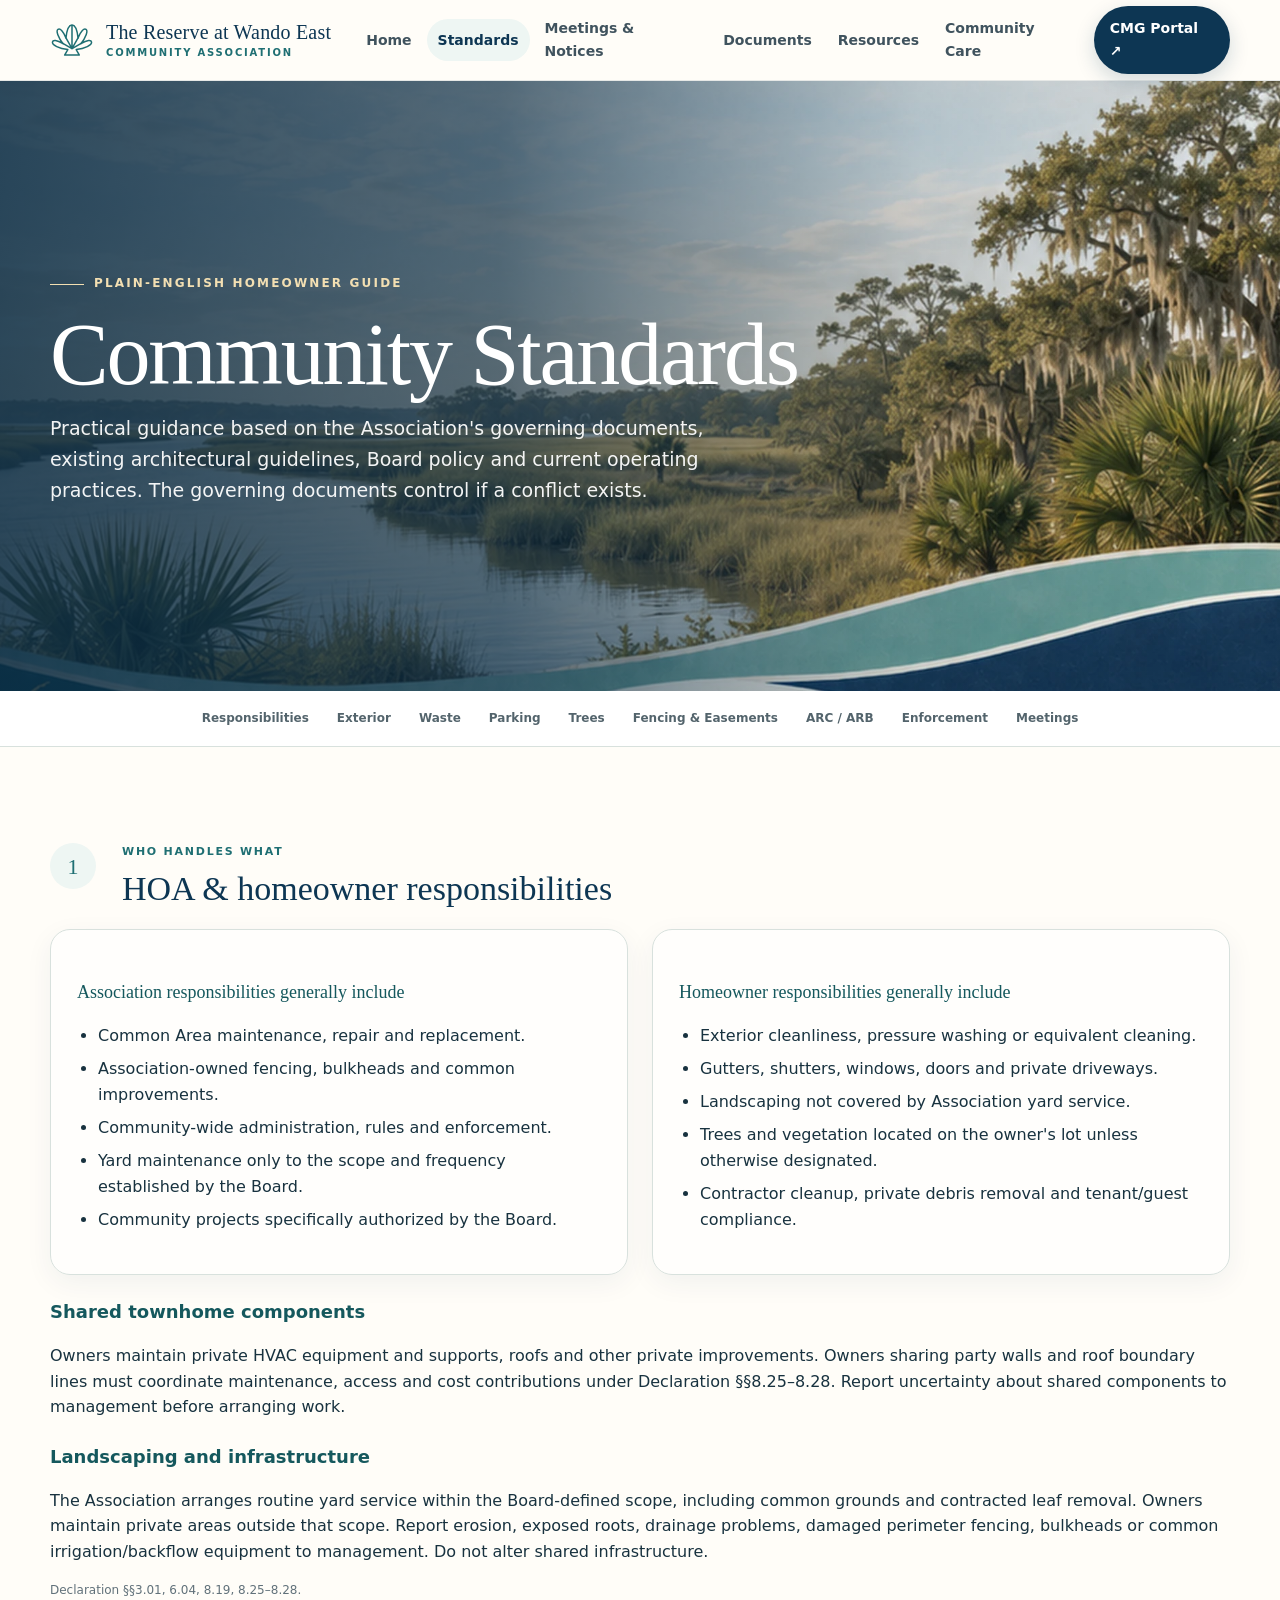
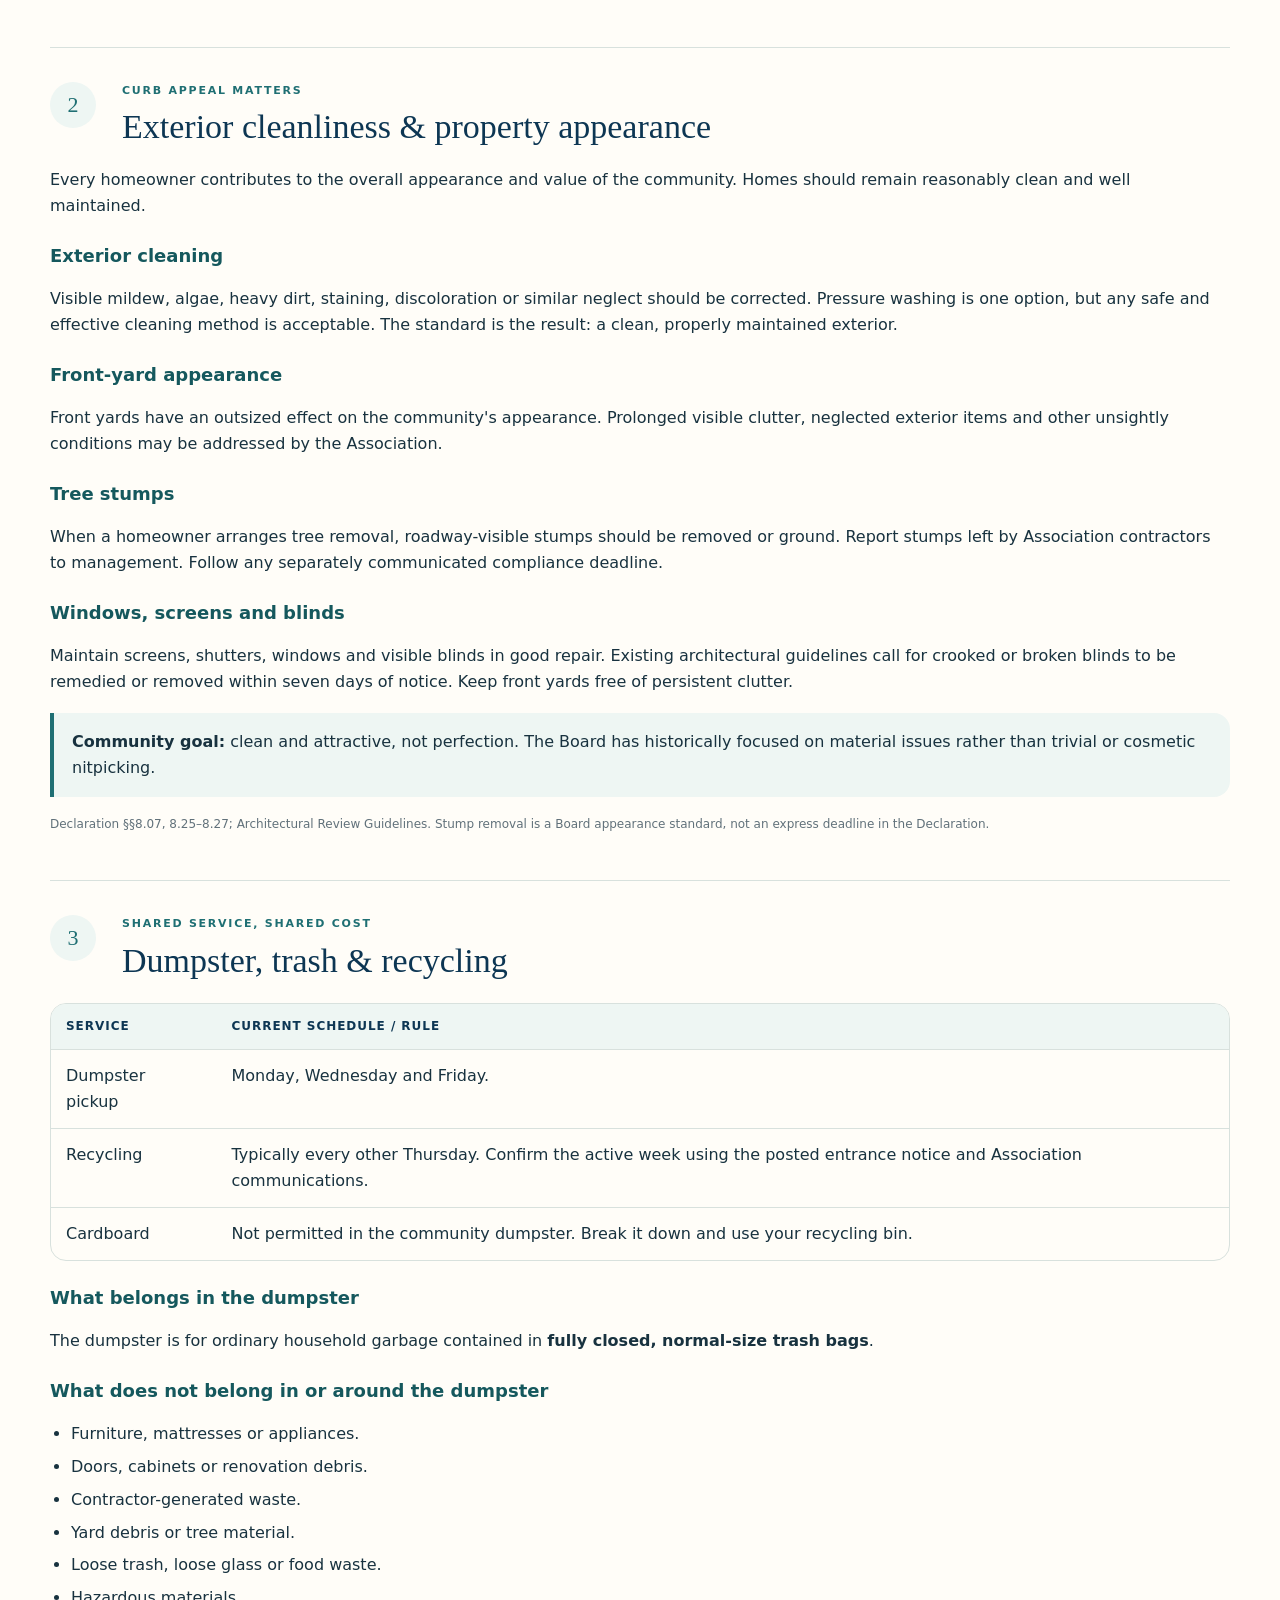
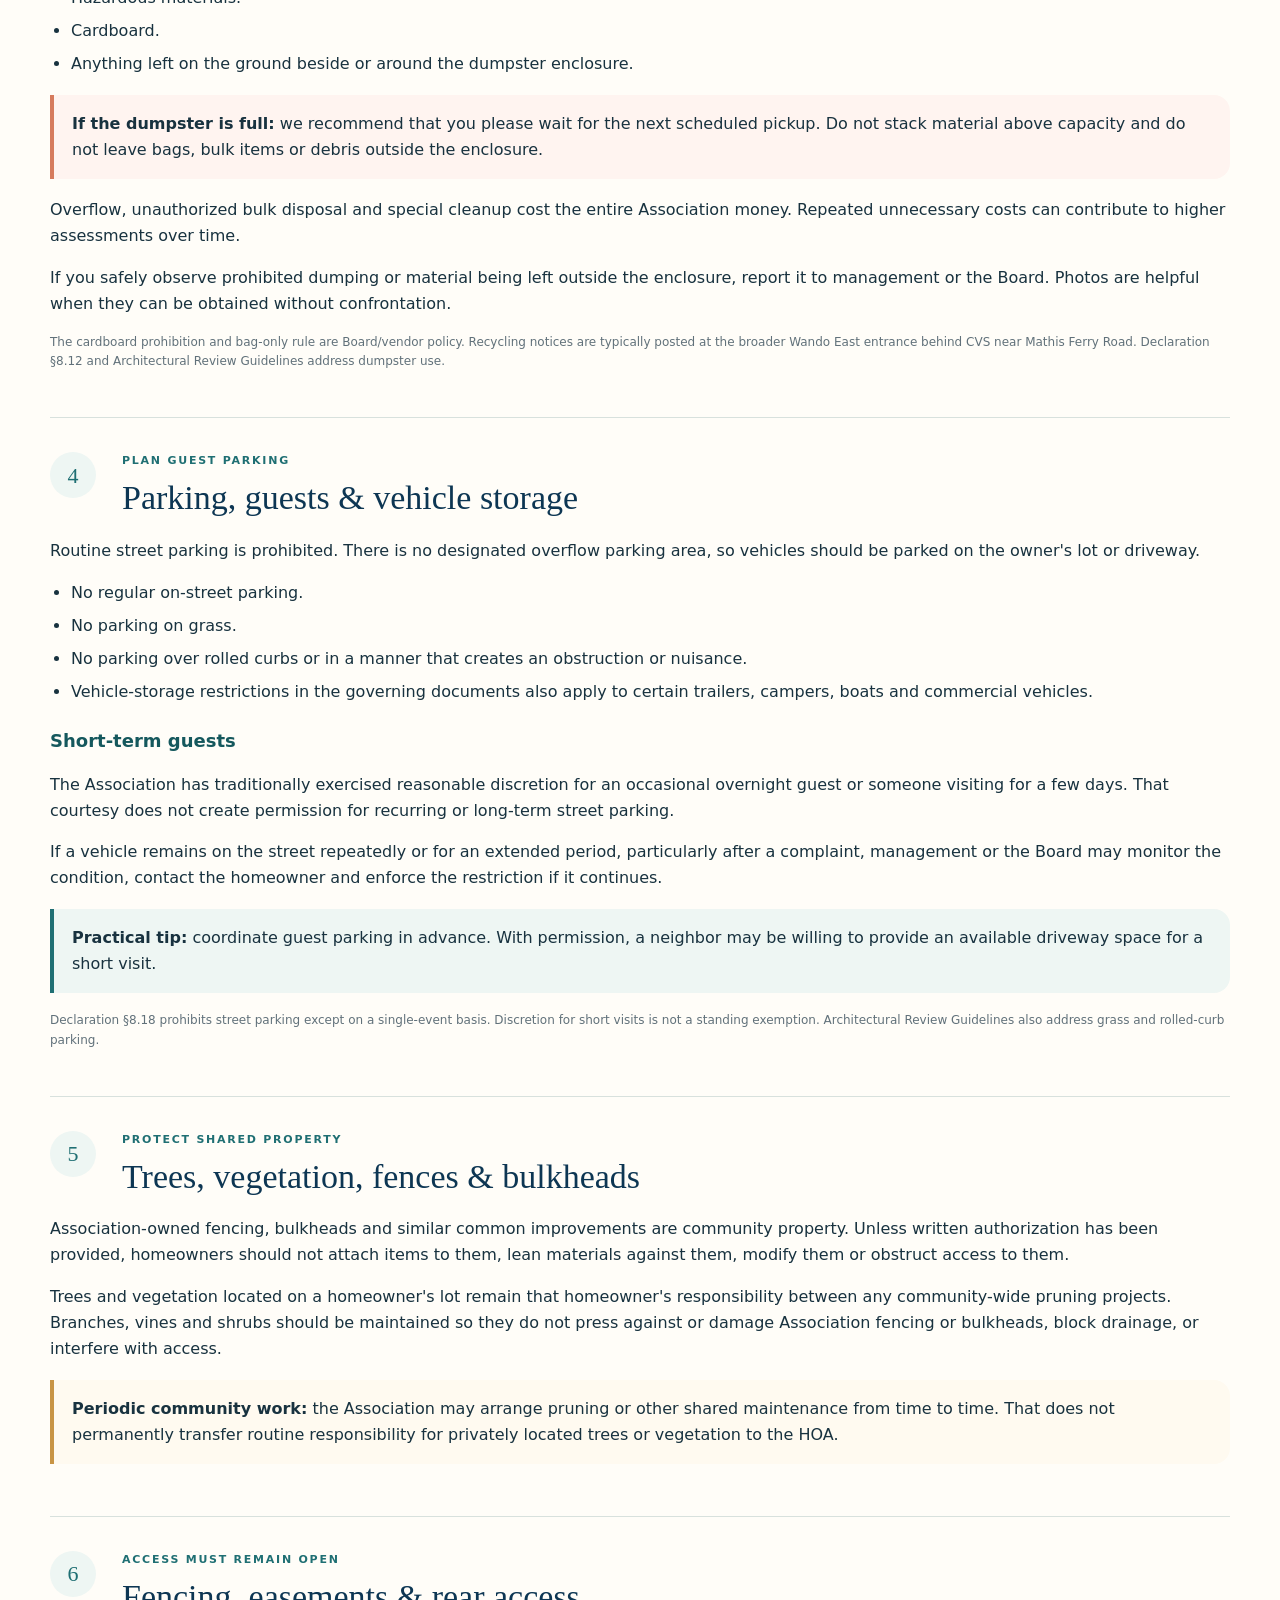
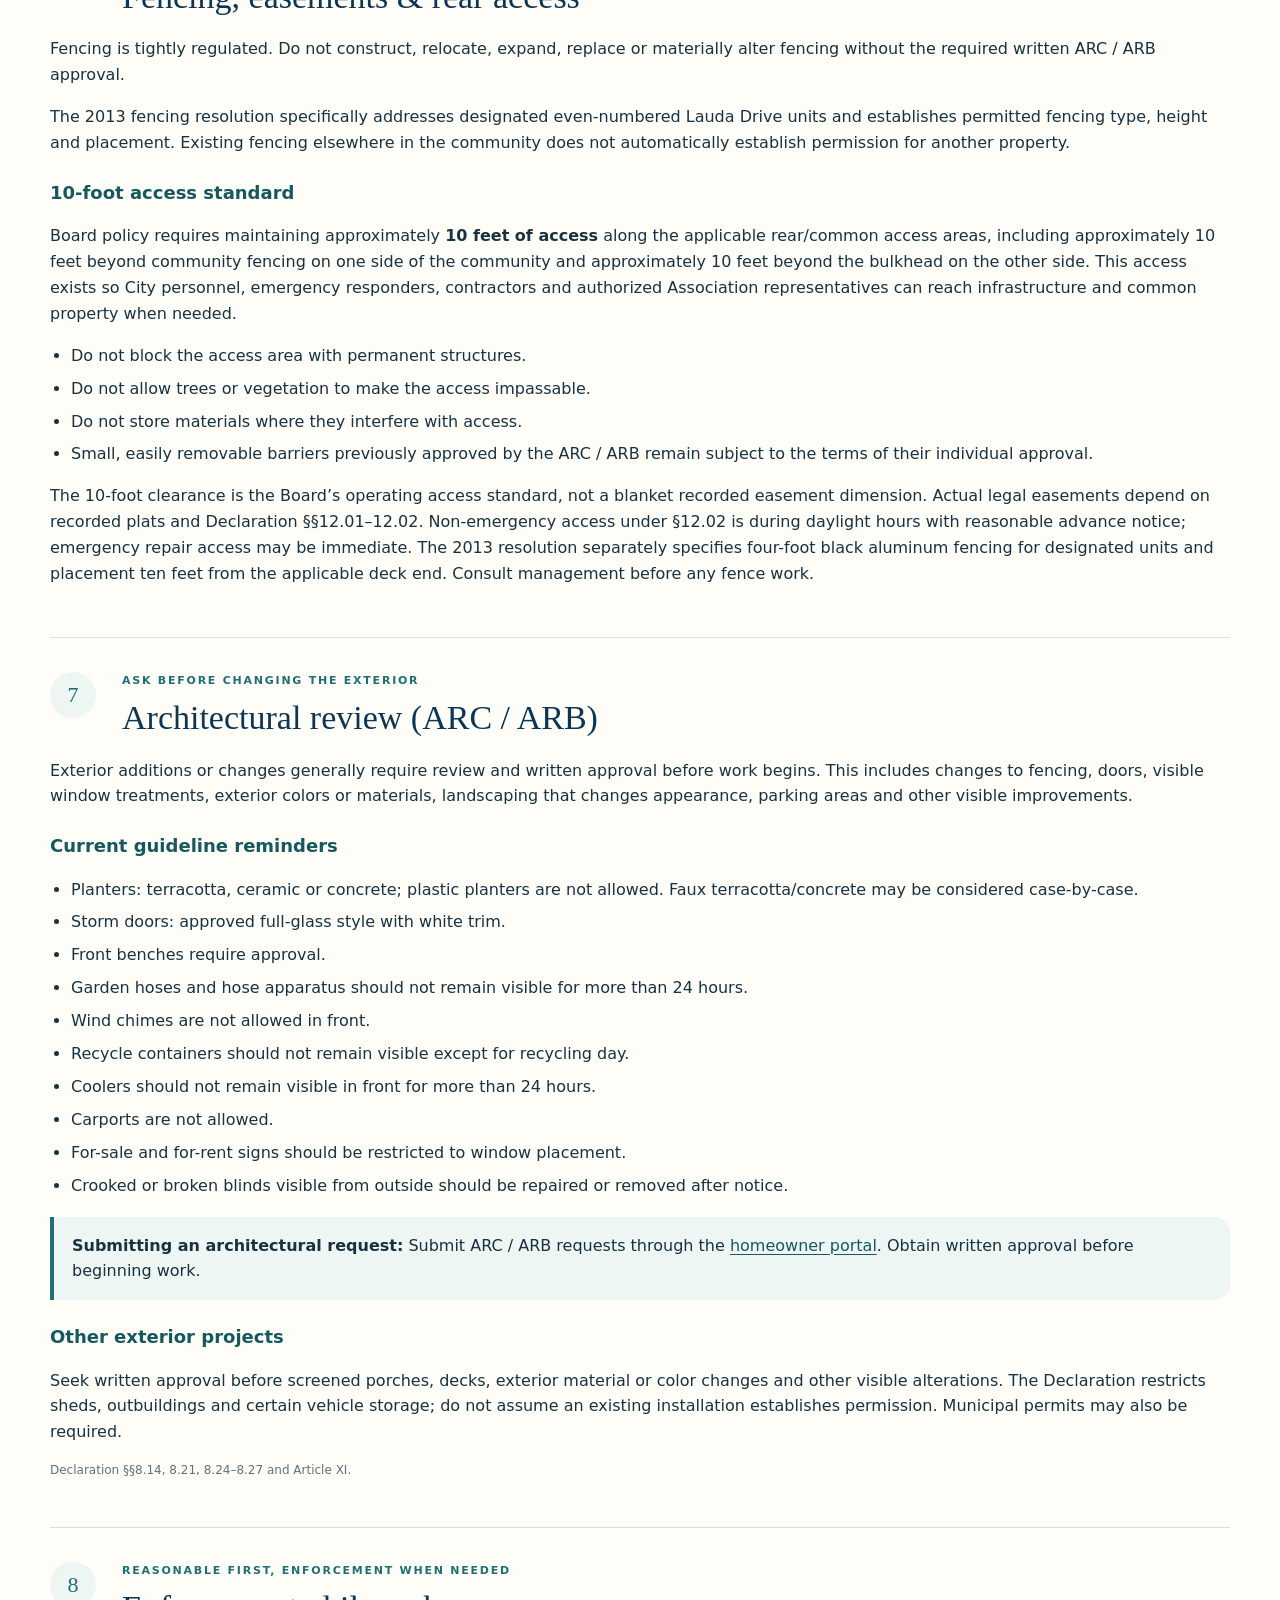
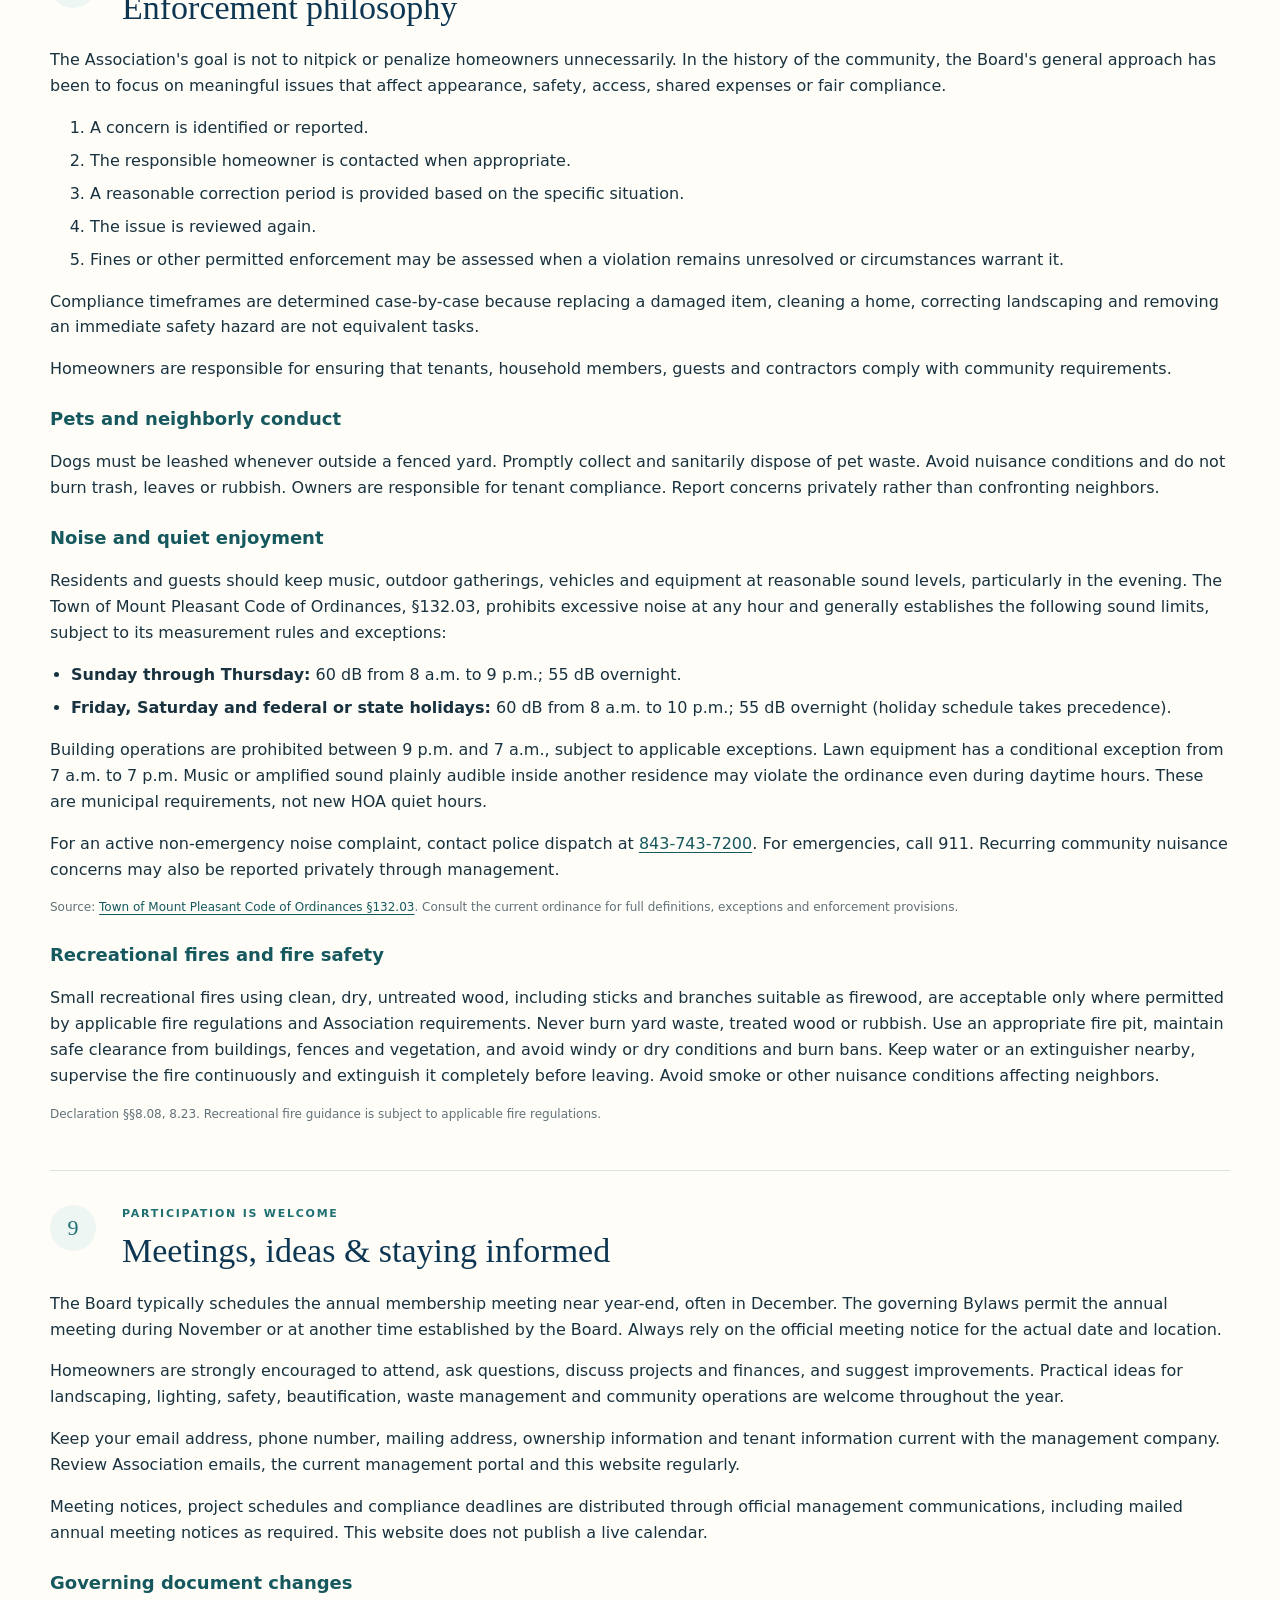
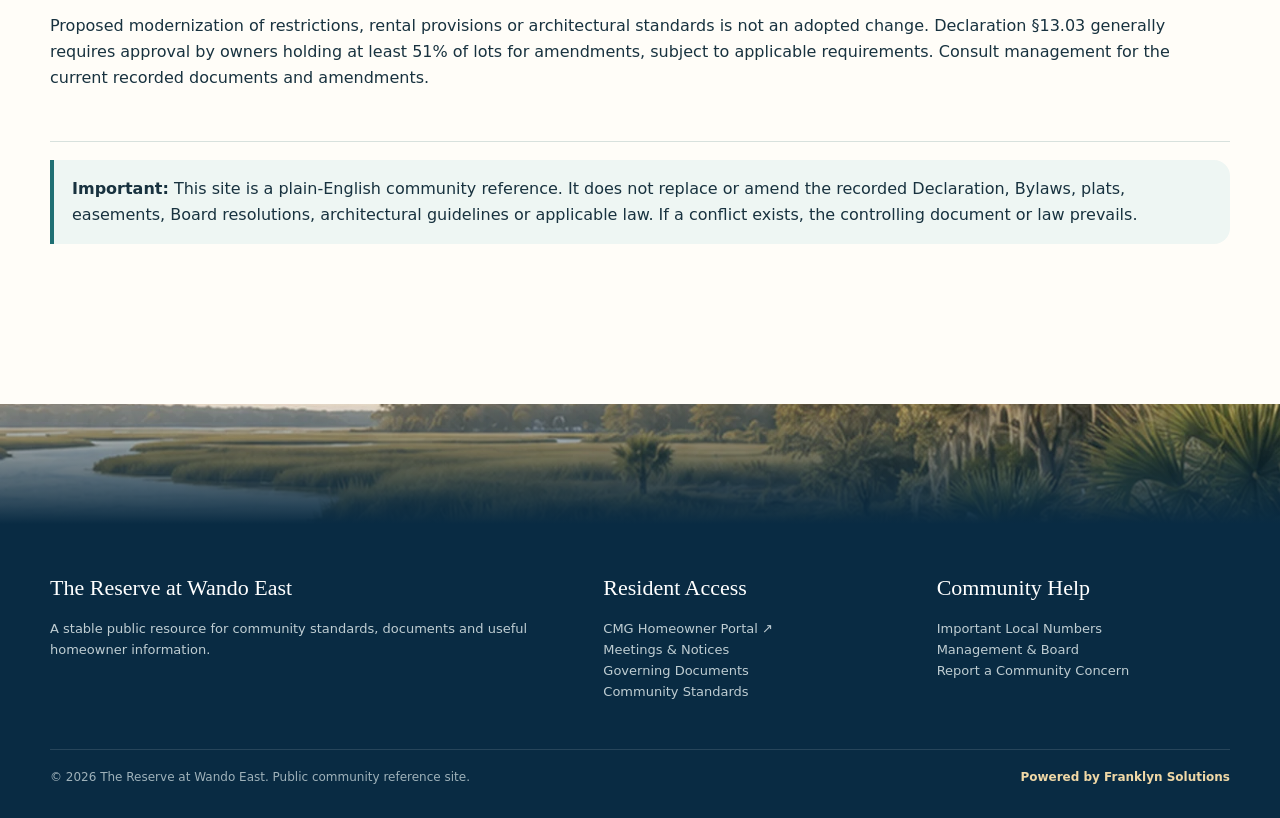
==== standards.html @ 2ae592e1 "Add files via upload" ====
<!DOCTYPE html>

<html lang="en"><head>
<meta charset="utf-8"/><meta content="width=device-width,initial-scale=1" name="viewport"/>
<meta content="Community standards for The Reserve at Wando East." name="description"/>
<title>Community Standards | The Reserve at Wando East</title>
<link href="assets/images/shell.svg" rel="icon"/><link href="assets/css/style.css" rel="stylesheet"/>
</head><body data-page="standards">
<a class="skip" href="#main">Skip to content</a><header id="siteHeader"></header>
<main id="main">
<section class="page-hero"><div class="container">
<span class="kicker">Plain-English homeowner guide</span>
<h1>Community Standards</h1>
<p>Practical guidance based on the Association's governing documents, existing architectural guidelines, Board policy and current operating practices. The governing documents control if a conflict exists.</p>
</div></section>
<nav aria-label="Standards sections" class="subnav"><div class="container">
<a href="#responsibilities">Responsibilities</a><a href="#appearance">Exterior</a><a href="#waste">Waste</a><a href="#parking">Parking</a><a href="#trees">Trees</a><a href="#fencing">Fencing &amp; Easements</a><a href="#arc">ARC / ARB</a><a href="#enforcement">Enforcement</a><a href="#meetings">Meetings</a>
</div></nav>
<section class="section compact"><div class="container">
<section class="standard-section" id="responsibilities">
<div class="standard-heading"><div class="num">1</div><div><span class="eyebrow">Who handles what</span><h2>HOA &amp; homeowner responsibilities</h2></div></div>
<div class="grid-2">
<div class="card soft"><h3>Association responsibilities generally include</h3><ul>
<li>Common Area maintenance, repair and replacement.</li>
<li>Association-owned fencing, bulkheads and common improvements.</li>
<li>Community-wide administration, rules and enforcement.</li>
<li>Yard maintenance only to the scope and frequency established by the Board.</li>
<li>Community projects specifically authorized by the Board.</li>
</ul></div>
<div class="card soft"><h3>Homeowner responsibilities generally include</h3><ul>
<li>Exterior cleanliness, pressure washing or equivalent cleaning.</li>
<li>Gutters, shutters, windows, doors and private driveways.</li>
<li>Landscaping not covered by Association yard service.</li>
<li>Trees and vegetation located on the owner's lot unless otherwise designated.</li>
<li>Contractor cleanup, private debris removal and tenant/guest compliance.</li>
</ul></div>
</div>
<h3>Shared townhome components</h3><p>Owners maintain private HVAC equipment and supports, roofs and other private improvements. Owners sharing party walls and roof boundary lines must coordinate maintenance, access and cost contributions under Declaration §§8.25–8.28. Report uncertainty about shared components to management before arranging work.</p><h3>Landscaping and infrastructure</h3><p>The Association arranges routine yard service within the Board-defined scope, including common grounds and contracted leaf removal. Owners maintain private areas outside that scope. Report erosion, exposed roots, drainage problems, damaged perimeter fencing, bulkheads or common irrigation/backflow equipment to management. Do not alter shared infrastructure.</p><p class="note">Declaration §§3.01, 6.04, 8.19, 8.25–8.28.</p></section>
<section class="standard-section" id="appearance">
<div class="standard-heading"><div class="num">2</div><div><span class="eyebrow">Curb appeal matters</span><h2>Exterior cleanliness &amp; property appearance</h2></div></div>
<p>Every homeowner contributes to the overall appearance and value of the community. Homes should remain reasonably clean and well maintained.</p>
<h3>Exterior cleaning</h3>
<p>Visible mildew, algae, heavy dirt, staining, discoloration or similar neglect should be corrected. Pressure washing is one option, but any safe and effective cleaning method is acceptable. The standard is the result: a clean, properly maintained exterior.</p>
<h3>Front-yard appearance</h3>
<p>Front yards have an outsized effect on the community's appearance. Prolonged visible clutter, neglected exterior items and other unsightly conditions may be addressed by the Association.</p>
<h3>Tree stumps</h3>
<p>When a homeowner arranges tree removal, roadway-visible stumps should be removed or ground. Report stumps left by Association contractors to management. Follow any separately communicated compliance deadline.</p>
<h3>Windows, screens and blinds</h3><p>Maintain screens, shutters, windows and visible blinds in good repair. Existing architectural guidelines call for crooked or broken blinds to be remedied or removed within seven days of notice. Keep front yards free of persistent clutter.</p><div class="callout teal"><strong>Community goal:</strong> clean and attractive, not perfection. The Board has historically focused on material issues rather than trivial or cosmetic nitpicking.</div>
<p class="note">Declaration §§8.07, 8.25–8.27; Architectural Review Guidelines. Stump removal is a Board appearance standard, not an express deadline in the Declaration.</p></section>
<section class="standard-section" id="waste">
<div class="standard-heading"><div class="num">3</div><div><span class="eyebrow">Shared service, shared cost</span><h2>Dumpster, trash &amp; recycling</h2></div></div>
<table class="rule-table">
<thead><tr><th>Service</th><th>Current schedule / rule</th></tr></thead>
<tbody>
<tr><td>Dumpster pickup</td><td>Monday, Wednesday and Friday.</td></tr>
<tr><td>Recycling</td><td>Typically every other Thursday. Confirm the active week using the posted entrance notice and Association communications.</td></tr>
<tr><td>Cardboard</td><td>Not permitted in the community dumpster. Break it down and use your recycling bin.</td></tr>
</tbody></table>
<h3>What belongs in the dumpster</h3>
<p>The dumpster is for ordinary household garbage contained in <strong>fully closed, normal-size trash bags</strong>.</p>
<h3>What does not belong in or around the dumpster</h3>
<ul><li>Furniture, mattresses or appliances.</li><li>Doors, cabinets or renovation debris.</li><li>Contractor-generated waste.</li><li>Yard debris or tree material.</li><li>Loose trash, loose glass or food waste.</li><li>Hazardous materials.</li><li>Cardboard.</li><li>Anything left on the ground beside or around the dumpster enclosure.</li></ul>
<div class="callout danger"><strong>If the dumpster is full:</strong> we recommend that you please wait for the next scheduled pickup. Do not stack material above capacity and do not leave bags, bulk items or debris outside the enclosure.</div>
<p>Overflow, unauthorized bulk disposal and special cleanup cost the entire Association money. Repeated unnecessary costs can contribute to higher assessments over time.</p>
<p>If you safely observe prohibited dumping or material being left outside the enclosure, report it to management or the Board. Photos are helpful when they can be obtained without confrontation.</p>
<p class="note">The cardboard prohibition and bag-only rule are Board/vendor policy. Recycling notices are typically posted at the broader Wando East entrance behind CVS near Mathis Ferry Road. Declaration §8.12 and Architectural Review Guidelines address dumpster use.</p></section>
<section class="standard-section" id="parking">
<div class="standard-heading"><div class="num">4</div><div><span class="eyebrow">Plan guest parking</span><h2>Parking, guests &amp; vehicle storage</h2></div></div>
<p>Routine street parking is prohibited. There is no designated overflow parking area, so vehicles should be parked on the owner's lot or driveway.</p>
<ul><li>No regular on-street parking.</li><li>No parking on grass.</li><li>No parking over rolled curbs or in a manner that creates an obstruction or nuisance.</li><li>Vehicle-storage restrictions in the governing documents also apply to certain trailers, campers, boats and commercial vehicles.</li></ul>
<h3>Short-term guests</h3>
<p>The Association has traditionally exercised reasonable discretion for an occasional overnight guest or someone visiting for a few days. That courtesy does not create permission for recurring or long-term street parking.</p>
<p>If a vehicle remains on the street repeatedly or for an extended period, particularly after a complaint, management or the Board may monitor the condition, contact the homeowner and enforce the restriction if it continues.</p>
<div class="callout teal"><strong>Practical tip:</strong> coordinate guest parking in advance. With permission, a neighbor may be willing to provide an available driveway space for a short visit.</div>
<p class="note">Declaration §8.18 prohibits street parking except on a single-event basis. Discretion for short visits is not a standing exemption. Architectural Review Guidelines also address grass and rolled-curb parking.</p></section>
<section class="standard-section" id="trees">
<div class="standard-heading"><div class="num">5</div><div><span class="eyebrow">Protect shared property</span><h2>Trees, vegetation, fences &amp; bulkheads</h2></div></div>
<p>Association-owned fencing, bulkheads and similar common improvements are community property. Unless written authorization has been provided, homeowners should not attach items to them, lean materials against them, modify them or obstruct access to them.</p>
<p>Trees and vegetation located on a homeowner's lot remain that homeowner's responsibility between any community-wide pruning projects. Branches, vines and shrubs should be maintained so they do not press against or damage Association fencing or bulkheads, block drainage, or interfere with access.</p>
<div class="callout"><strong>Periodic community work:</strong> the Association may arrange pruning or other shared maintenance from time to time. That does not permanently transfer routine responsibility for privately located trees or vegetation to the HOA.</div>
</section>
<section class="standard-section" id="fencing">
<div class="standard-heading"><div class="num">6</div><div><span class="eyebrow">Access must remain open</span><h2>Fencing, easements &amp; rear access</h2></div></div>
<p>Fencing is tightly regulated. Do not construct, relocate, expand, replace or materially alter fencing without the required written ARC / ARB approval.</p>
<p>The 2013 fencing resolution specifically addresses designated even-numbered Lauda Drive units and establishes permitted fencing type, height and placement. Existing fencing elsewhere in the community does not automatically establish permission for another property.</p>
<h3>10-foot access standard</h3>
<p>Board policy requires maintaining approximately <strong>10 feet of access</strong> along the applicable rear/common access areas, including approximately 10 feet beyond community fencing on one side of the community and approximately 10 feet beyond the bulkhead on the other side. This access exists so City personnel, emergency responders, contractors and authorized Association representatives can reach infrastructure and common property when needed.</p>
<ul><li>Do not block the access area with permanent structures.</li><li>Do not allow trees or vegetation to make the access impassable.</li><li>Do not store materials where they interfere with access.</li><li>Small, easily removable barriers previously approved by the ARC / ARB remain subject to the terms of their individual approval.</li></ul>
<p>The 10-foot clearance is the Board’s operating access standard, not a blanket recorded easement dimension. Actual legal easements depend on recorded plats and Declaration §§12.01–12.02. Non-emergency access under §12.02 is during daylight hours with reasonable advance notice; emergency repair access may be immediate. The 2013 resolution separately specifies four-foot black aluminum fencing for designated units and placement ten feet from the applicable deck end. Consult management before any fence work.</p></section>
<section class="standard-section" id="arc">
<div class="standard-heading"><div class="num">7</div><div><span class="eyebrow">Ask before changing the exterior</span><h2>Architectural review (ARC / ARB)</h2></div></div>
<p>Exterior additions or changes generally require review and written approval before work begins. This includes changes to fencing, doors, visible window treatments, exterior colors or materials, landscaping that changes appearance, parking areas and other visible improvements.</p>
<h3>Current guideline reminders</h3>
<ul>
<li>Planters: terracotta, ceramic or concrete; plastic planters are not allowed. Faux terracotta/concrete may be considered case-by-case.</li>
<li>Storm doors: approved full-glass style with white trim.</li>
<li>Front benches require approval.</li>
<li>Garden hoses and hose apparatus should not remain visible for more than 24 hours.</li>
<li>Wind chimes are not allowed in front.</li>
<li>Recycle containers should not remain visible except for recycling day.</li>
<li>Coolers should not remain visible in front for more than 24 hours.</li>
<li>Carports are not allowed.</li>
<li>For-sale and for-rent signs should be restricted to window placement.</li>
<li>Crooked or broken blinds visible from outside should be repaired or removed after notice.</li>
</ul>
<div class="callout teal"><strong>Submitting an architectural request:</strong> Submit ARC / ARB requests through the <a href="https://www.cedarmanagementgroup.com/my-portal/" target="_blank" rel="noopener noreferrer">homeowner portal</a>. Obtain written approval before beginning work.</div>
<h3>Other exterior projects</h3><p>Seek written approval before screened porches, decks, exterior material or color changes and other visible alterations. The Declaration restricts sheds, outbuildings and certain vehicle storage; do not assume an existing installation establishes permission. Municipal permits may also be required.</p><p class="note">Declaration §§8.14, 8.21, 8.24–8.27 and Article XI.</p></section>
<section class="standard-section" id="enforcement">
<div class="standard-heading"><div class="num">8</div><div><span class="eyebrow">Reasonable first, enforcement when needed</span><h2>Enforcement philosophy</h2></div></div>
<p>The Association's goal is not to nitpick or penalize homeowners unnecessarily. In the history of the community, the Board's general approach has been to focus on meaningful issues that affect appearance, safety, access, shared expenses or fair compliance.</p>
<ol><li>A concern is identified or reported.</li><li>The responsible homeowner is contacted when appropriate.</li><li>A reasonable correction period is provided based on the specific situation.</li><li>The issue is reviewed again.</li><li>Fines or other permitted enforcement may be assessed when a violation remains unresolved or circumstances warrant it.</li></ol>
<p>Compliance timeframes are determined case-by-case because replacing a damaged item, cleaning a home, correcting landscaping and removing an immediate safety hazard are not equivalent tasks.</p>
<p>Homeowners are responsible for ensuring that tenants, household members, guests and contractors comply with community requirements.</p>
<h3>Pets and neighborly conduct</h3><p>Dogs must be leashed whenever outside a fenced yard. Promptly collect and sanitarily dispose of pet waste. Avoid nuisance conditions and do not burn trash, leaves or rubbish. Owners are responsible for tenant compliance. Report concerns privately rather than confronting neighbors.</p><h3>Noise and quiet enjoyment</h3><p>Residents and guests should keep music, outdoor gatherings, vehicles and equipment at reasonable sound levels, particularly in the evening. The Town of Mount Pleasant Code of Ordinances, §132.03, prohibits excessive noise at any hour and generally establishes the following sound limits, subject to its measurement rules and exceptions:</p><ul><li><strong>Sunday through Thursday:</strong> 60 dB from 8 a.m. to 9 p.m.; 55 dB overnight.</li><li><strong>Friday, Saturday and federal or state holidays:</strong> 60 dB from 8 a.m. to 10 p.m.; 55 dB overnight (holiday schedule takes precedence).</li></ul><p>Building operations are prohibited between 9 p.m. and 7 a.m., subject to applicable exceptions. Lawn equipment has a conditional exception from 7 a.m. to 7 p.m. Music or amplified sound plainly audible inside another residence may violate the ordinance even during daytime hours. These are municipal requirements, not new HOA quiet hours.</p><p>For an active non-emergency noise complaint, contact police dispatch at <a href="tel:+18437437200">843-743-7200</a>. For emergencies, call 911. Recurring community nuisance concerns may also be reported privately through management.</p><p class="note">Source: <a href="https://codelibrary.amlegal.com/codes/mtpleasantsc/latest/mpleasant_sc/0-0-0-116824" target="_blank" rel="noopener">Town of Mount Pleasant Code of Ordinances §132.03</a>. Consult the current ordinance for full definitions, exceptions and enforcement provisions.</p><h3>Recreational fires and fire safety</h3><p>Small recreational fires using clean, dry, untreated wood, including sticks and branches suitable as firewood, are acceptable only where permitted by applicable fire regulations and Association requirements. Never burn yard waste, treated wood or rubbish. Use an appropriate fire pit, maintain safe clearance from buildings, fences and vegetation, and avoid windy or dry conditions and burn bans. Keep water or an extinguisher nearby, supervise the fire continuously and extinguish it completely before leaving. Avoid smoke or other nuisance conditions affecting neighbors.</p><p class="note">Declaration §§8.08, 8.23. Recreational fire guidance is subject to applicable fire regulations.</p></section>
<section class="standard-section" id="meetings">
<div class="standard-heading"><div class="num">9</div><div><span class="eyebrow">Participation is welcome</span><h2>Meetings, ideas &amp; staying informed</h2></div></div>
<p>The Board typically schedules the annual membership meeting near year-end, often in December. The governing Bylaws permit the annual meeting during November or at another time established by the Board. Always rely on the official meeting notice for the actual date and location.</p>
<p>Homeowners are strongly encouraged to attend, ask questions, discuss projects and finances, and suggest improvements. Practical ideas for landscaping, lighting, safety, beautification, waste management and community operations are welcome throughout the year.</p>
<p>Keep your email address, phone number, mailing address, ownership information and tenant information current with the management company. Review Association emails, the current management portal and this website regularly.</p>
<p>Meeting notices, project schedules and compliance deadlines are distributed through official management communications, including mailed annual meeting notices as required. This website does not publish a live calendar.</p><h3>Governing document changes</h3><p>Proposed modernization of restrictions, rental provisions or architectural standards is not an adopted change. Declaration §13.03 generally requires approval by owners holding at least 51% of lots for amendments, subject to applicable requirements. Consult management for the current recorded documents and amendments.</p></section>
<div class="callout teal"><strong>Important:</strong> This site is a plain-English community reference. It does not replace or amend the recorded Declaration, Bylaws, plats, easements, Board resolutions, architectural guidelines or applicable law. If a conflict exists, the controlling document or law prevails.</div>
</div></section>
</main><footer id="siteFooter"></footer><script src="assets/js/site-data.js"></script><script src="assets/js/app.js"></script>
</body></html>
---- assets/css/style.css ----
:root{
  --navy:#0d3653;
  --navy-2:#092b43;
  --teal:#1f6f73;
  --teal-dark:#15585d;
  --sea:#dfeeed;
  --sea-2:#eef6f3;
  --cream:#fbf7ef;
  --paper:#fffdf8;
  --gold:#c89445;
  --coral:#d67b5d;
  --ink:#18323f;
  --muted:#61717a;
  --line:#d8e1dd;
  --shadow:0 18px 50px rgba(13,54,83,.10);
  --radius:22px;
  --max:1180px;
}
*{box-sizing:border-box}
html{scroll-behavior:smooth}
body{
  margin:0;
  color:var(--ink);
  background:var(--paper);
  font-family:Inter,ui-sans-serif,system-ui,-apple-system,BlinkMacSystemFont,"Segoe UI",sans-serif;
  line-height:1.62;
  -webkit-font-smoothing:antialiased;
}
img{max-width:100%;display:block}
a{color:var(--teal-dark);text-decoration-thickness:1px;text-underline-offset:3px}
a:hover{color:var(--navy)}
button,input,select,textarea{font:inherit}
.container{width:min(calc(100% - 40px),var(--max));margin-inline:auto}
.skip{position:absolute;left:-10000px;top:auto}
.skip:focus{left:18px;top:12px;background:white;padding:10px 14px;z-index:9999;border-radius:8px}
.site-header{
  position:sticky;top:0;z-index:100;
  background:rgba(255,253,248,.94);
  backdrop-filter:blur(16px);
  border-bottom:1px solid rgba(13,54,83,.10);
}
.nav{height:80px;display:flex;align-items:center;gap:24px}
.brand{display:flex;align-items:center;gap:12px;text-decoration:none;color:var(--navy);min-width:max-content}
.brand-mark{width:44px;height:44px;color:var(--teal);display:grid;place-items:center}
.brand-mark img{width:42px;height:42px}
.brand-copy{display:flex;flex-direction:column;line-height:1.05}
.brand-copy strong{font-family:Georgia,"Times New Roman",serif;font-size:20px;font-weight:500;letter-spacing:.01em}
.brand-copy small{font-size:10px;text-transform:uppercase;letter-spacing:.18em;color:var(--teal);margin-top:5px;font-weight:700}
.nav-links{display:flex;align-items:center;gap:4px;margin-left:auto}
.nav-links a{
  text-decoration:none;color:#40535e;font-weight:650;font-size:14px;padding:10px 11px;border-radius:999px;
}
.nav-links a:hover,.nav-links a.active{background:var(--sea-2);color:var(--navy)}
.portal-btn{
  display:inline-flex;align-items:center;gap:8px;text-decoration:none;background:var(--navy);color:#fff!important;
  padding:11px 16px!important;border-radius:999px!important;margin-left:4px;box-shadow:0 7px 20px rgba(13,54,83,.18)
}
.portal-btn:hover{background:var(--teal-dark)!important}
.menu-btn{display:none;margin-left:auto;border:0;background:var(--sea-2);color:var(--navy);padding:9px 12px;border-radius:12px;font-weight:700}
.hero{
  position:relative;min-height:610px;display:flex;align-items:flex-end;overflow:hidden;
  background:
    linear-gradient(90deg,rgba(9,43,67,.86) 0%,rgba(9,43,67,.68) 39%,rgba(9,43,67,.18) 72%,rgba(9,43,67,.05) 100%),
    url("../images/hero-lowcountry.webp") center 56%/cover no-repeat;
}
.hero:after{
  content:"";position:absolute;left:-4%;right:-4%;bottom:-1px;height:72px;background:var(--paper);
  clip-path:polygon(0 58%,12% 36%,25% 58%,39% 42%,53% 59%,68% 39%,84% 55%,100% 34%,100% 100%,0 100%);
}
.hero-inner{position:relative;z-index:2;color:white;padding:120px 0 130px;max-width:740px;margin-left:max(20px,calc((100vw - var(--max))/2))}
.kicker{display:inline-flex;align-items:center;gap:10px;text-transform:uppercase;letter-spacing:.18em;font-size:12px;font-weight:800;color:#f3dfb2}
.kicker:before{content:"";width:34px;height:1px;background:#f3dfb2}
.hero h1,.page-hero h1,.section-title h2{
  font-family:Georgia,"Times New Roman",serif;font-weight:400;letter-spacing:-.025em;
}
.hero h1{font-size:clamp(52px,7vw,88px);line-height:.97;margin:18px 0 22px;max-width:760px}
.hero p{font-size:19px;max-width:660px;color:rgba(255,255,255,.91);margin:0 0 28px}
.hero-actions{display:flex;gap:12px;flex-wrap:wrap}
.btn{display:inline-flex;align-items:center;justify-content:center;gap:8px;padding:12px 18px;border-radius:999px;text-decoration:none;font-weight:760;font-size:14px;border:1px solid transparent}
.btn-primary{background:#fff;color:var(--navy)}
.btn-primary:hover{background:var(--cream)}
.btn-gold{background:var(--gold);color:#172d38}
.btn-gold:hover{background:#d6a755}
.btn-outline{border-color:rgba(255,255,255,.5);color:#fff}
.btn-outline:hover{background:rgba(255,255,255,.12);color:#fff}
.btn-dark{background:var(--navy);color:#fff}
.btn-dark:hover{background:var(--teal-dark);color:#fff}
.quick-access{position:relative;z-index:3;margin-top:-62px}
.quick-grid{display:grid;grid-template-columns:repeat(4,1fr);background:white;border:1px solid var(--line);border-radius:var(--radius);box-shadow:var(--shadow);overflow:hidden}
.quick-item{padding:25px 24px;text-decoration:none;color:var(--ink);display:flex;gap:14px;align-items:center;border-right:1px solid var(--line);transition:.18s ease}
.quick-item:last-child{border-right:0}
.quick-item:hover{background:var(--sea-2);transform:translateY(-2px);color:var(--navy)}
.icon-chip{width:46px;height:46px;border-radius:14px;background:var(--sea-2);color:var(--teal);display:grid;place-items:center;flex:none}
.icon-chip svg{width:24px;height:24px;stroke:currentColor;fill:none;stroke-width:1.9;stroke-linecap:round;stroke-linejoin:round}
.quick-item strong{display:block;font-size:15px}
.quick-item span{display:block;color:var(--muted);font-size:12.5px;margin-top:2px}
.section{padding:86px 0}
.section.compact{padding:62px 0}
.section.tint{background:var(--cream)}
.section.sea{background:linear-gradient(180deg,var(--sea-2),#f8fbfa)}
.section-title{display:flex;align-items:flex-end;justify-content:space-between;gap:28px;margin-bottom:34px}
.section-title h2{font-size:clamp(34px,4vw,52px);line-height:1.03;color:var(--navy);margin:0}
.section-title p{max-width:580px;color:var(--muted);margin:0}
.eyebrow{color:var(--teal);text-transform:uppercase;letter-spacing:.16em;font-size:11px;font-weight:850;margin-bottom:10px;display:block}
.grid-2{display:grid;grid-template-columns:repeat(2,minmax(0,1fr));gap:24px}
.grid-3{display:grid;grid-template-columns:repeat(3,minmax(0,1fr));gap:22px}
.card{background:#fff;border:1px solid var(--line);border-radius:20px;padding:26px;box-shadow:0 8px 28px rgba(13,54,83,.06)}
.card h3{font-family:Georgia,"Times New Roman",serif;font-size:24px;font-weight:500;color:var(--navy);margin:0 0 10px}
.card p:last-child{margin-bottom:0}
.card.soft{background:rgba(255,255,255,.68)}
.update-card{display:flex;flex-direction:column;min-height:100%}
.update-meta{font-size:12px;color:var(--teal);font-weight:750;text-transform:uppercase;letter-spacing:.08em;margin-bottom:8px}
.update-card h3{font-size:22px}
.update-card .tag{display:inline-flex;width:max-content;border-radius:999px;padding:5px 9px;background:var(--sea-2);color:var(--teal-dark);font-size:11px;font-weight:800;margin-top:auto}
.date-card{display:grid;grid-template-columns:72px 1fr;gap:18px;align-items:start}
.date-badge{background:var(--navy);color:white;border-radius:16px;padding:11px 8px;text-align:center;line-height:1}
.date-badge .mon{display:block;text-transform:uppercase;letter-spacing:.1em;font-size:11px;color:#dbe7ea;font-weight:800}
.date-badge .day{display:block;font-family:Georgia,"Times New Roman",serif;font-size:29px;margin-top:4px}
.date-badge.tbd .day{font-size:15px;line-height:1.25;padding:7px 0}
.community-split{display:grid;grid-template-columns:1.02fr .98fr;gap:42px;align-items:center}
.community-art{position:relative}
.community-art img{border-radius:24px;box-shadow:var(--shadow);width:100%;aspect-ratio:16/10;object-fit:cover}
.community-art:before{content:"";position:absolute;inset:-12px 14px 12px -12px;border:1px solid rgba(31,111,115,.35);border-radius:26px;z-index:-1}
.prose h2{font-family:Georgia,"Times New Roman",serif;font-size:44px;line-height:1.06;color:var(--navy);font-weight:400;margin:0 0 18px}
.prose p{color:#52646e}
.pill-list{display:flex;flex-wrap:wrap;gap:9px;margin-top:20px}
.pill{border:1px solid var(--line);background:#fff;border-radius:999px;padding:7px 11px;font-size:12px;font-weight:720;color:#51636d}
.values{display:grid;grid-template-columns:repeat(3,1fr);gap:16px}
.value{padding:22px;border-top:3px solid var(--teal);background:#fff;border-radius:0 0 18px 18px;box-shadow:0 8px 25px rgba(13,54,83,.05)}
.value strong{display:block;color:var(--navy);font-size:16px;margin-bottom:6px}
.value p{margin:0;color:var(--muted);font-size:14px}
.cta-band{background:var(--navy);color:#fff;border-radius:28px;padding:38px 42px;display:flex;align-items:center;justify-content:space-between;gap:30px;position:relative;overflow:hidden}

.cta-band h2{font-family:Georgia,"Times New Roman",serif;font-weight:400;font-size:34px;margin:0 0 6px}
.cta-band p{margin:0;color:#d8e4e8;max-width:720px}
.page-hero{
  position:relative;padding:100px 0 78px;overflow:hidden;
  background:
    linear-gradient(90deg,rgba(251,247,239,.99) 0%,rgba(251,247,239,.95) 56%,rgba(251,247,239,.72) 78%,rgba(251,247,239,.48) 100%),
    url("../images/marsh-detail.webp") center 56%/cover no-repeat;
  border-bottom:1px solid var(--line);
}

.page-hero .kicker{color:var(--teal)}
.page-hero .kicker:before{background:var(--teal)}
.page-hero h1{font-size:clamp(46px,6vw,72px);line-height:1;margin:18px 0 16px;color:var(--navy)}
.page-hero p{max-width:760px;font-size:18px;color:var(--muted);margin:0}
.subnav{position:sticky;top:80px;z-index:60;background:rgba(255,255,255,.96);border-bottom:1px solid var(--line);overflow-x:auto}
.subnav .container{display:flex;gap:6px;padding:10px 0;min-width:max-content}
.subnav a{text-decoration:none;color:#53646c;font-size:12px;font-weight:750;padding:8px 11px;border-radius:999px}
.subnav a:hover{background:var(--sea-2);color:var(--navy)}
.standard-section{scroll-margin-top:145px;padding:34px 0;border-bottom:1px solid var(--line)}
.standard-section:last-child{border-bottom:0}
.standard-heading{display:grid;grid-template-columns:54px 1fr;gap:18px;align-items:start;margin-bottom:18px}
.num{width:46px;height:46px;border-radius:50%;display:grid;place-items:center;background:var(--sea-2);color:var(--teal);font-family:Georgia,"Times New Roman",serif;font-size:22px}
.standard-heading h2{font-family:Georgia,"Times New Roman",serif;font-size:34px;line-height:1.08;font-weight:400;color:var(--navy);margin:3px 0}
.standard-section h3{color:var(--teal-dark);margin:22px 0 8px;font-size:18px}
.standard-section ul{padding-left:21px}
.standard-section li{margin-bottom:7px}
.callout{border-left:4px solid var(--gold);background:#fffaf0;border-radius:0 16px 16px 0;padding:16px 18px;margin:18px 0}
.callout.teal{border-left-color:var(--teal);background:var(--sea-2)}
.callout.danger{border-left-color:var(--coral);background:#fff4f0}
.rule-table{width:100%;border-collapse:separate;border-spacing:0;border:1px solid var(--line);border-radius:16px;overflow:hidden;margin:20px 0}
.rule-table th,.rule-table td{text-align:left;padding:13px 15px;border-bottom:1px solid var(--line);vertical-align:top}
.rule-table tr:last-child td{border-bottom:0}
.rule-table th{background:var(--sea-2);color:var(--navy);font-size:12px;text-transform:uppercase;letter-spacing:.08em}
.gallery-strip{display:grid;grid-template-columns:repeat(4,1fr);gap:14px}
.gallery-strip img{border-radius:16px;border:1px solid var(--line);box-shadow:0 8px 26px rgba(13,54,83,.06)}
.document-grid{display:grid;grid-template-columns:repeat(2,minmax(0,1fr));gap:18px}
.doc-card{border:1px solid var(--line);border-radius:18px;padding:22px;display:flex;gap:16px;text-decoration:none;color:var(--ink);background:#fff}
.doc-card:hover{background:var(--sea-2);color:var(--ink)}
.doc-icon{width:46px;height:56px;border:1px solid #bfd0d1;border-radius:7px;background:#fff;display:grid;place-items:center;color:var(--teal);font-weight:900;flex:none}
.doc-card strong{display:block;color:var(--navy);margin-bottom:4px}
.doc-card span{color:var(--muted);font-size:13px}
.contact-grid{display:grid;grid-template-columns:repeat(3,minmax(0,1fr));gap:18px}
.contact-card{border:1px solid var(--line);border-radius:18px;padding:22px;background:#fff}
.contact-card .phone{font-family:Georgia,"Times New Roman",serif;font-size:26px;color:var(--navy);text-decoration:none}
.contact-card h3{font-size:15px;margin:0 0 8px;color:var(--teal-dark)}
.contact-card p{font-size:13px;color:var(--muted);margin:8px 0 0}
.emergency{background:#fff4f0;border-color:#efd2c7}
.timeline{position:relative;margin-top:16px}
.timeline:before{content:"";position:absolute;left:20px;top:8px;bottom:8px;width:1px;background:var(--line)}
.timeline-item{display:grid;grid-template-columns:42px 1fr;gap:18px;margin:0 0 24px;position:relative}
.dot{width:14px;height:14px;border-radius:50%;background:var(--teal);margin:7px auto 0;box-shadow:0 0 0 6px var(--sea-2)}
.timeline-card{background:#fff;border:1px solid var(--line);border-radius:18px;padding:20px}
.timeline-card h3{margin:0 0 6px;color:var(--navy);font-family:Georgia,"Times New Roman",serif;font-size:22px}
.timeline-card .meta{font-size:12px;color:var(--teal);font-weight:800;text-transform:uppercase;letter-spacing:.08em}
.compliance-empty{border:1px dashed #a9bebc;background:var(--sea-2);border-radius:18px;padding:28px;text-align:center;color:#536971}
.compliance-grid{display:grid;grid-template-columns:repeat(3,1fr);gap:20px}
.compliance-card{background:#fff;border:1px solid var(--line);border-radius:18px;overflow:hidden}
.compliance-card img{width:100%;aspect-ratio:4/3;object-fit:cover}
.compliance-card .body{padding:18px}
.compliance-card h3{font-family:Georgia,"Times New Roman",serif;font-weight:500;color:var(--navy);margin:0 0 6px}
.faq{border-top:1px solid var(--line)}
details{border-bottom:1px solid var(--line);padding:0}
summary{cursor:pointer;list-style:none;padding:18px 4px;font-weight:750;color:var(--navy);display:flex;justify-content:space-between;gap:20px}
summary::-webkit-details-marker{display:none}
summary:after{content:"+";font-size:22px;color:var(--teal)}
details[open] summary:after{content:"–"}
details .answer{padding:0 4px 18px;color:var(--muted)}
footer{background:var(--navy-2);color:#d8e3e6;margin-top:80px}
.footer-art{height:120px;background:url("../images/marsh-detail.webp") center 62%/cover;position:relative}
.footer-art:after{content:"";position:absolute;inset:0;background:linear-gradient(180deg,rgba(9,43,67,.08),var(--navy-2))}
.footer-main{padding:46px 0 30px}
.footer-grid{display:grid;grid-template-columns:1.4fr .8fr .8fr;gap:40px}
.footer-grid h3{font-family:Georgia,"Times New Roman",serif;color:#fff;font-weight:400;font-size:22px;margin:0 0 12px}
.footer-grid p,.footer-grid a{font-size:13px;color:#bfcdd2}
.footer-grid a{text-decoration:none}
.footer-grid a:hover{color:#fff;text-decoration:underline}
.footer-bottom{margin-top:34px;padding-top:18px;border-top:1px solid rgba(255,255,255,.12);display:flex;justify-content:space-between;gap:20px;font-size:12px;color:#9fb2ba}
.powered{color:#f0d8a6;font-weight:750}
.note{font-size:12px;color:var(--muted)}
.hide{display:none!important}
@media (max-width:980px){
  .nav{height:72px}
  .menu-btn{display:inline-flex}
  .nav-links{
    display:none;position:absolute;top:72px;left:0;right:0;background:#fff;padding:12px 20px 18px;
    border-bottom:1px solid var(--line);box-shadow:0 15px 28px rgba(13,54,83,.10);flex-direction:column;align-items:stretch
  }
  .nav-links.open{display:flex}
  .nav-links a{padding:11px 14px}
  .portal-btn{margin-left:0}
  .hero{min-height:590px}
  .hero-inner{margin-left:20px;padding-bottom:120px}
  .quick-grid{grid-template-columns:repeat(2,1fr)}
  .quick-item:nth-child(2){border-right:0}
  .quick-item:nth-child(-n+2){border-bottom:1px solid var(--line)}
  .grid-3,.values,.contact-grid{grid-template-columns:1fr 1fr}
  .community-split{grid-template-columns:1fr}
  .document-grid{grid-template-columns:1fr}
  .subnav{top:72px}
  .gallery-strip{grid-template-columns:repeat(2,1fr)}
}
@media (max-width:700px){
  .container{width:min(calc(100% - 28px),var(--max))}
  .brand-copy strong{font-size:17px}
  .brand-copy small{font-size:9px}
  .brand-mark{width:38px;height:38px}
  .hero{min-height:575px;background-position:63% 56%}
  .hero-inner{margin-left:14px;padding:105px 0 115px}
  .hero h1{font-size:53px}
  .hero p{font-size:16px}
  .quick-access{margin-top:-50px}
  .quick-grid{grid-template-columns:1fr 1fr}
  .quick-item{padding:18px 14px;gap:10px}
  .quick-item span{display:none}
  .icon-chip{width:38px;height:38px;border-radius:12px}
  .section{padding:64px 0}
  .section-title{display:block}
  .section-title p{margin-top:12px}
  .grid-2,.grid-3,.values,.contact-grid{grid-template-columns:1fr}
  .gallery-strip{grid-template-columns:1fr 1fr}
  .cta-band{display:block;padding:30px 24px}
  .cta-band .btn{margin-top:18px}
  .page-hero{padding:74px 0 54px}
  .page-hero h1{font-size:48px}
  .standard-heading{grid-template-columns:42px 1fr;gap:12px}
  .num{width:38px;height:38px;font-size:19px}
  .standard-heading h2{font-size:29px}
  .document-grid{grid-template-columns:1fr}
  .date-card{grid-template-columns:64px 1fr}
  .footer-grid{grid-template-columns:1fr}
  .footer-bottom{display:block}
  .footer-bottom .powered{display:block;margin-top:8px}
}

/* Shared Lowcountry masthead */
.page-hero{min-height:610px;display:flex;align-items:center;padding:100px 0;background:linear-gradient(90deg,rgba(9,43,67,.86) 0%,rgba(9,43,67,.68) 39%,rgba(9,43,67,.18) 72%,rgba(9,43,67,.05) 100%),url("../images/hero-lowcountry.webp") center 56%/cover no-repeat;color:white;border:0}.page-hero .kicker{color:#f3dfb2}.page-hero .kicker:before{background:#f3dfb2}.page-hero h1{color:white;font-size:clamp(52px,7vw,88px);line-height:.97;max-width:900px}.page-hero p{color:rgba(255,255,255,.94);font-size:19px;max-width:660px}.hero-inner{padding-right:20px}.quick-item .icon-chip{display:grid}.quick-item>span:last-child{display:block}.quick-item>span:last-child>span{display:block}.powered{color:#f0d8a6;text-decoration:none}a:focus-visible,button:focus-visible,summary:focus-visible{outline:3px solid #c89445;outline-offset:4px}.subnav .container{width:max-content;min-width:0;padding-inline:20px}.rule-table{overflow-wrap:anywhere}.standard-section{scroll-margin-top:150px}@media(max-width:700px){.page-hero{min-height:575px;background-position:63% 56%;padding:80px 0}.page-hero h1{font-size:53px;overflow-wrap:anywhere}.page-hero p{font-size:16px}.quick-item>span:last-child>span{display:none}.nav-links{max-height:calc(100vh - 72px);overflow:auto}}
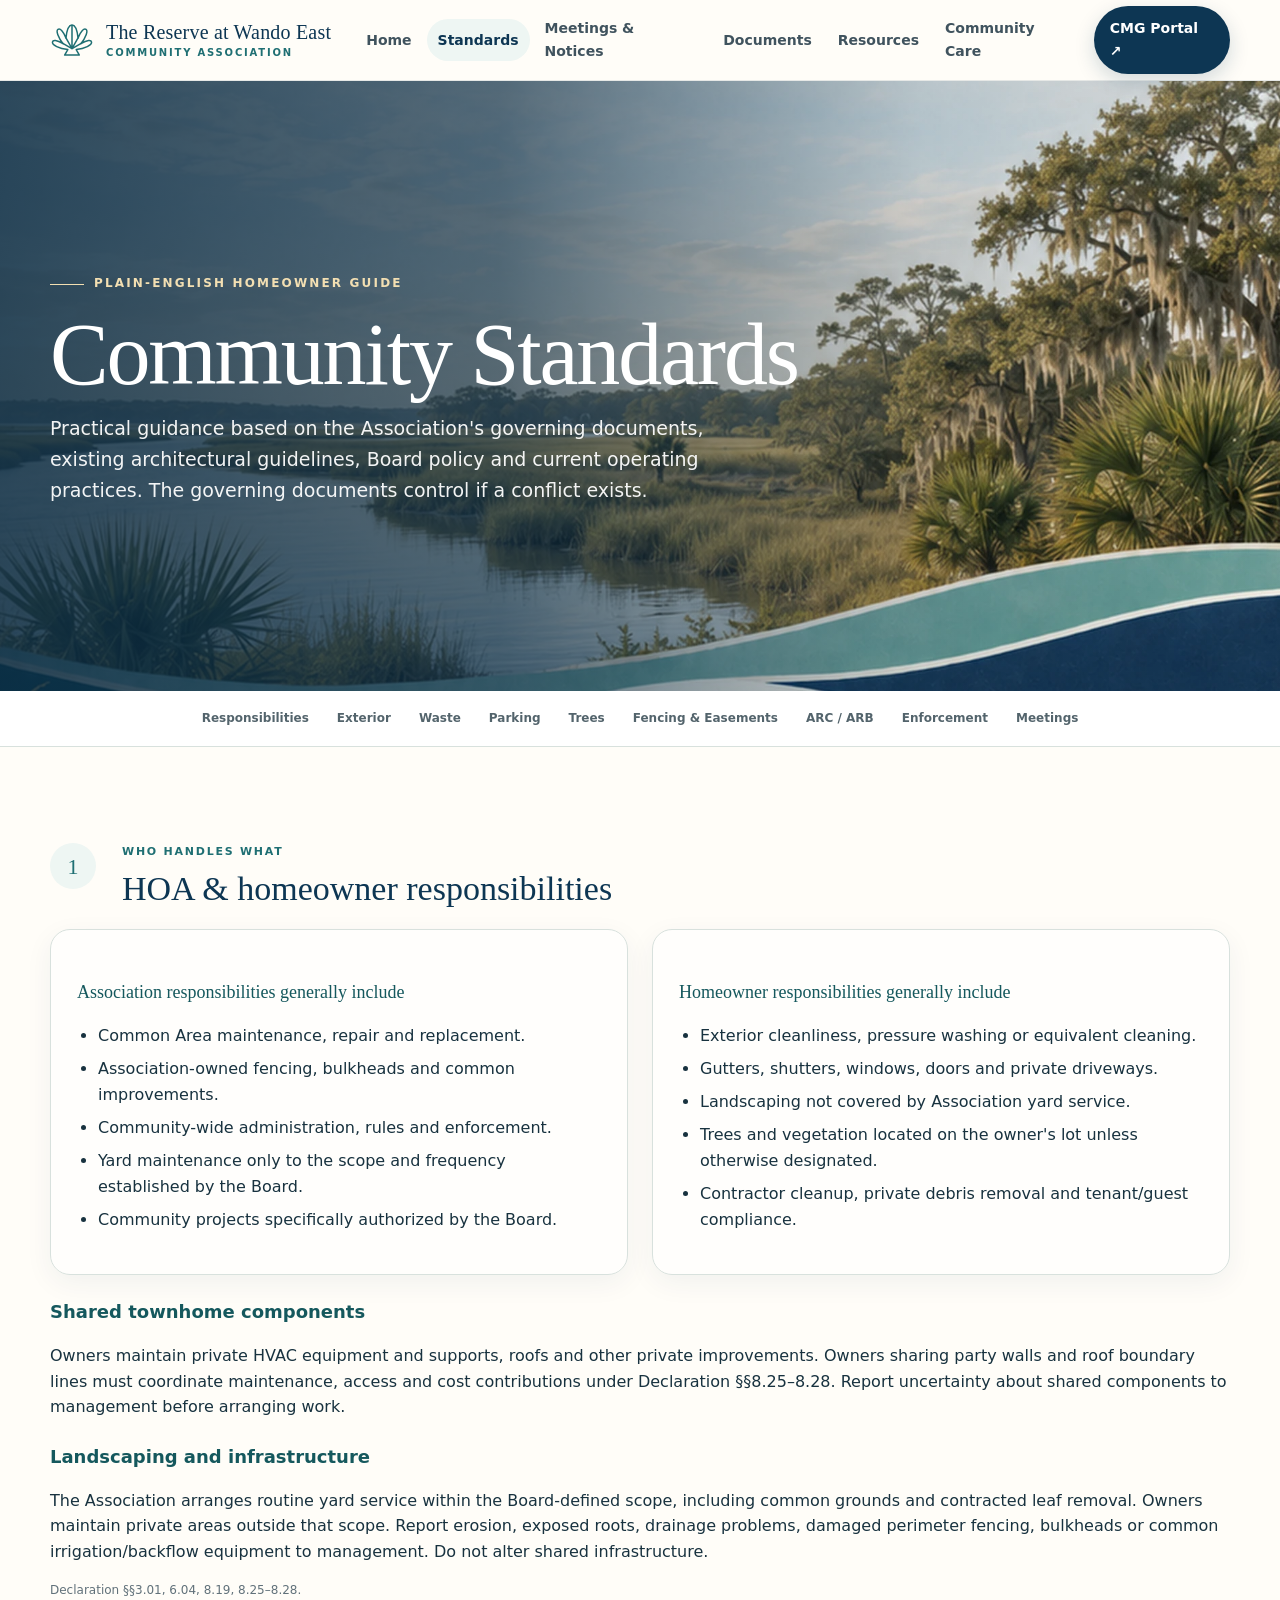
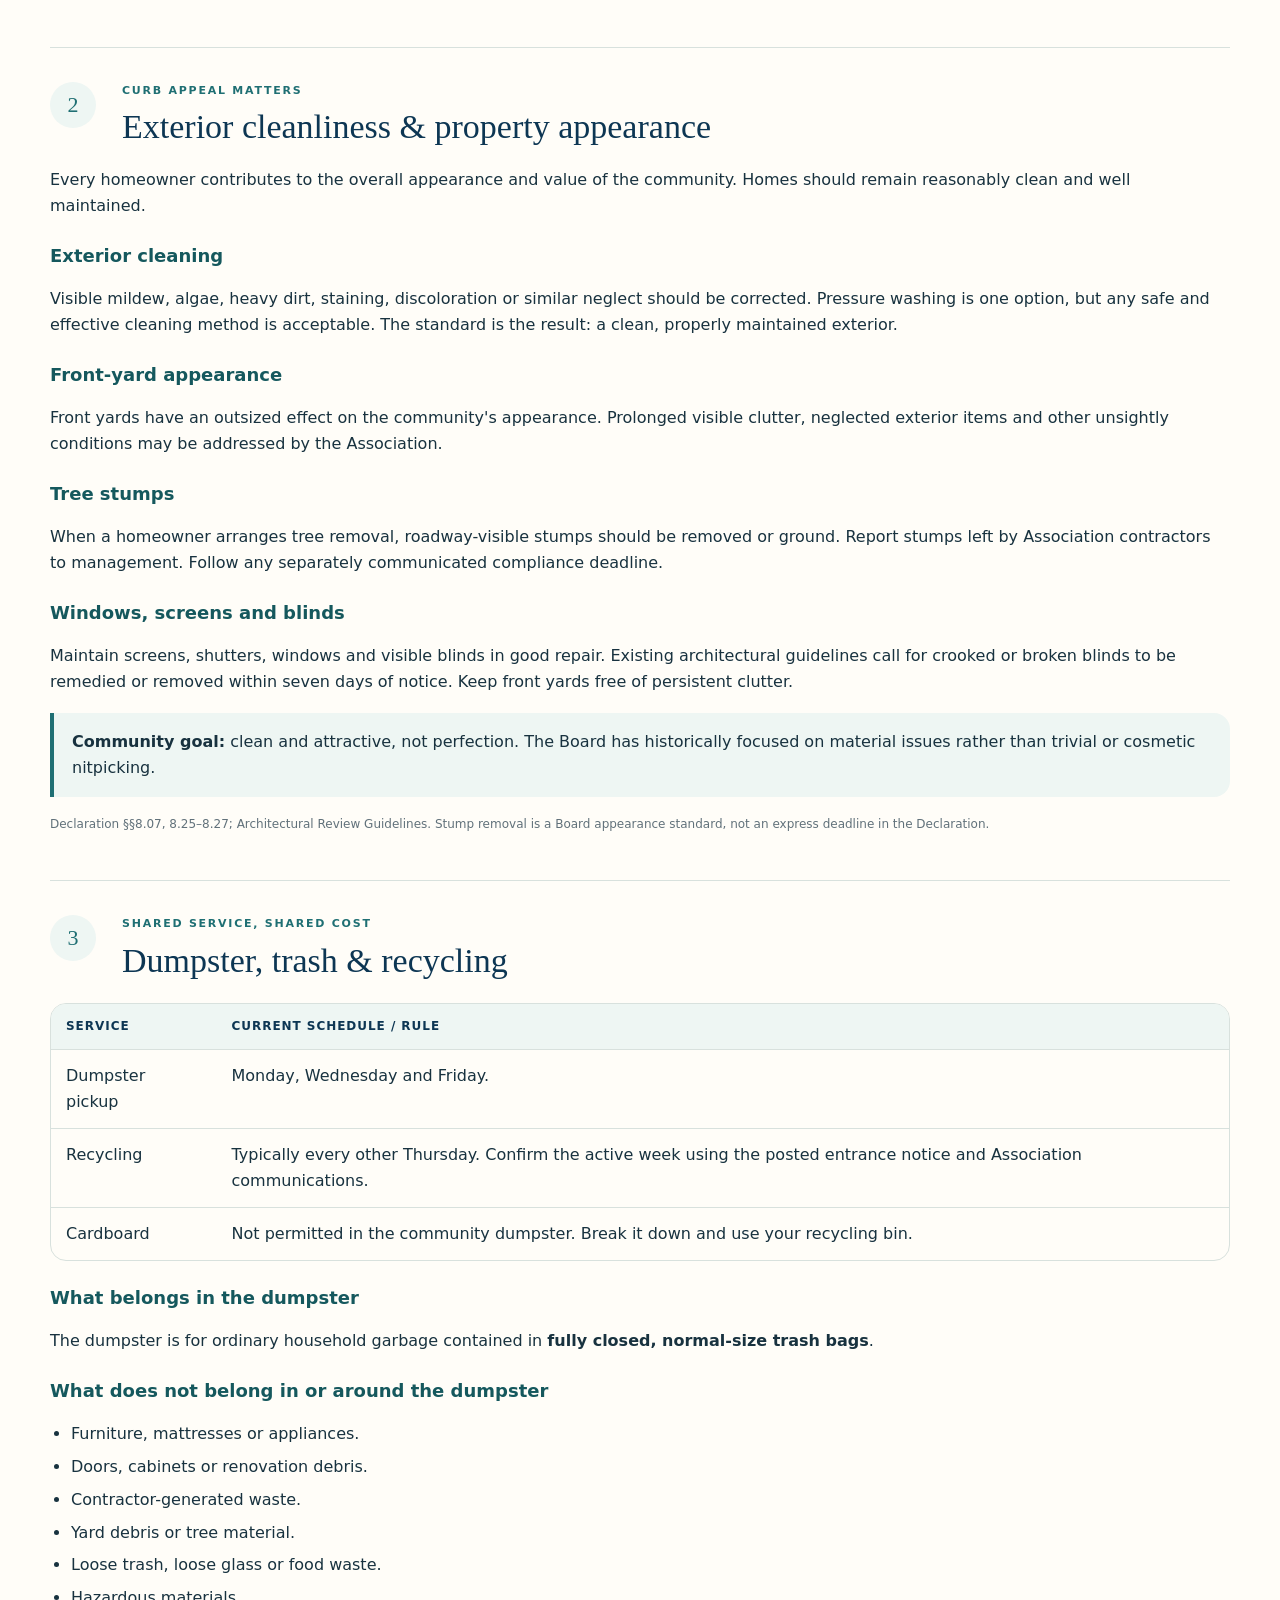
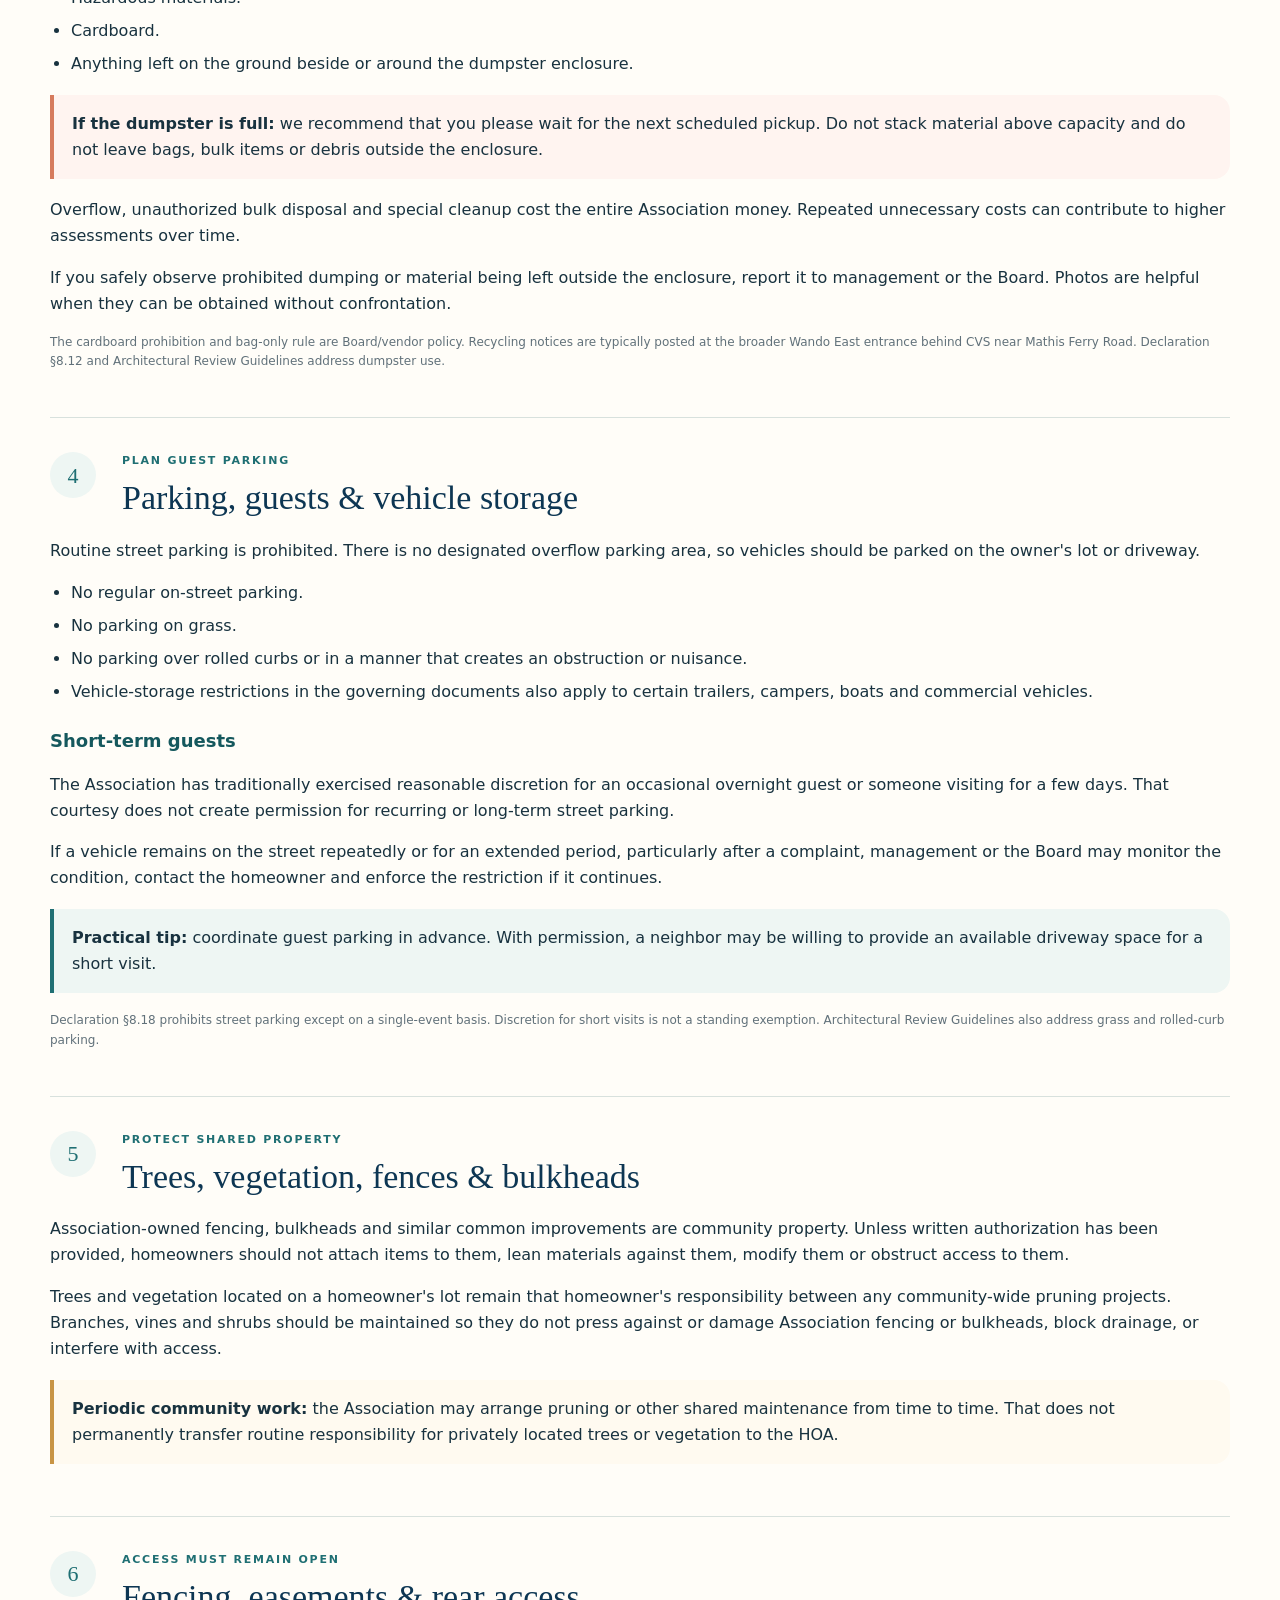
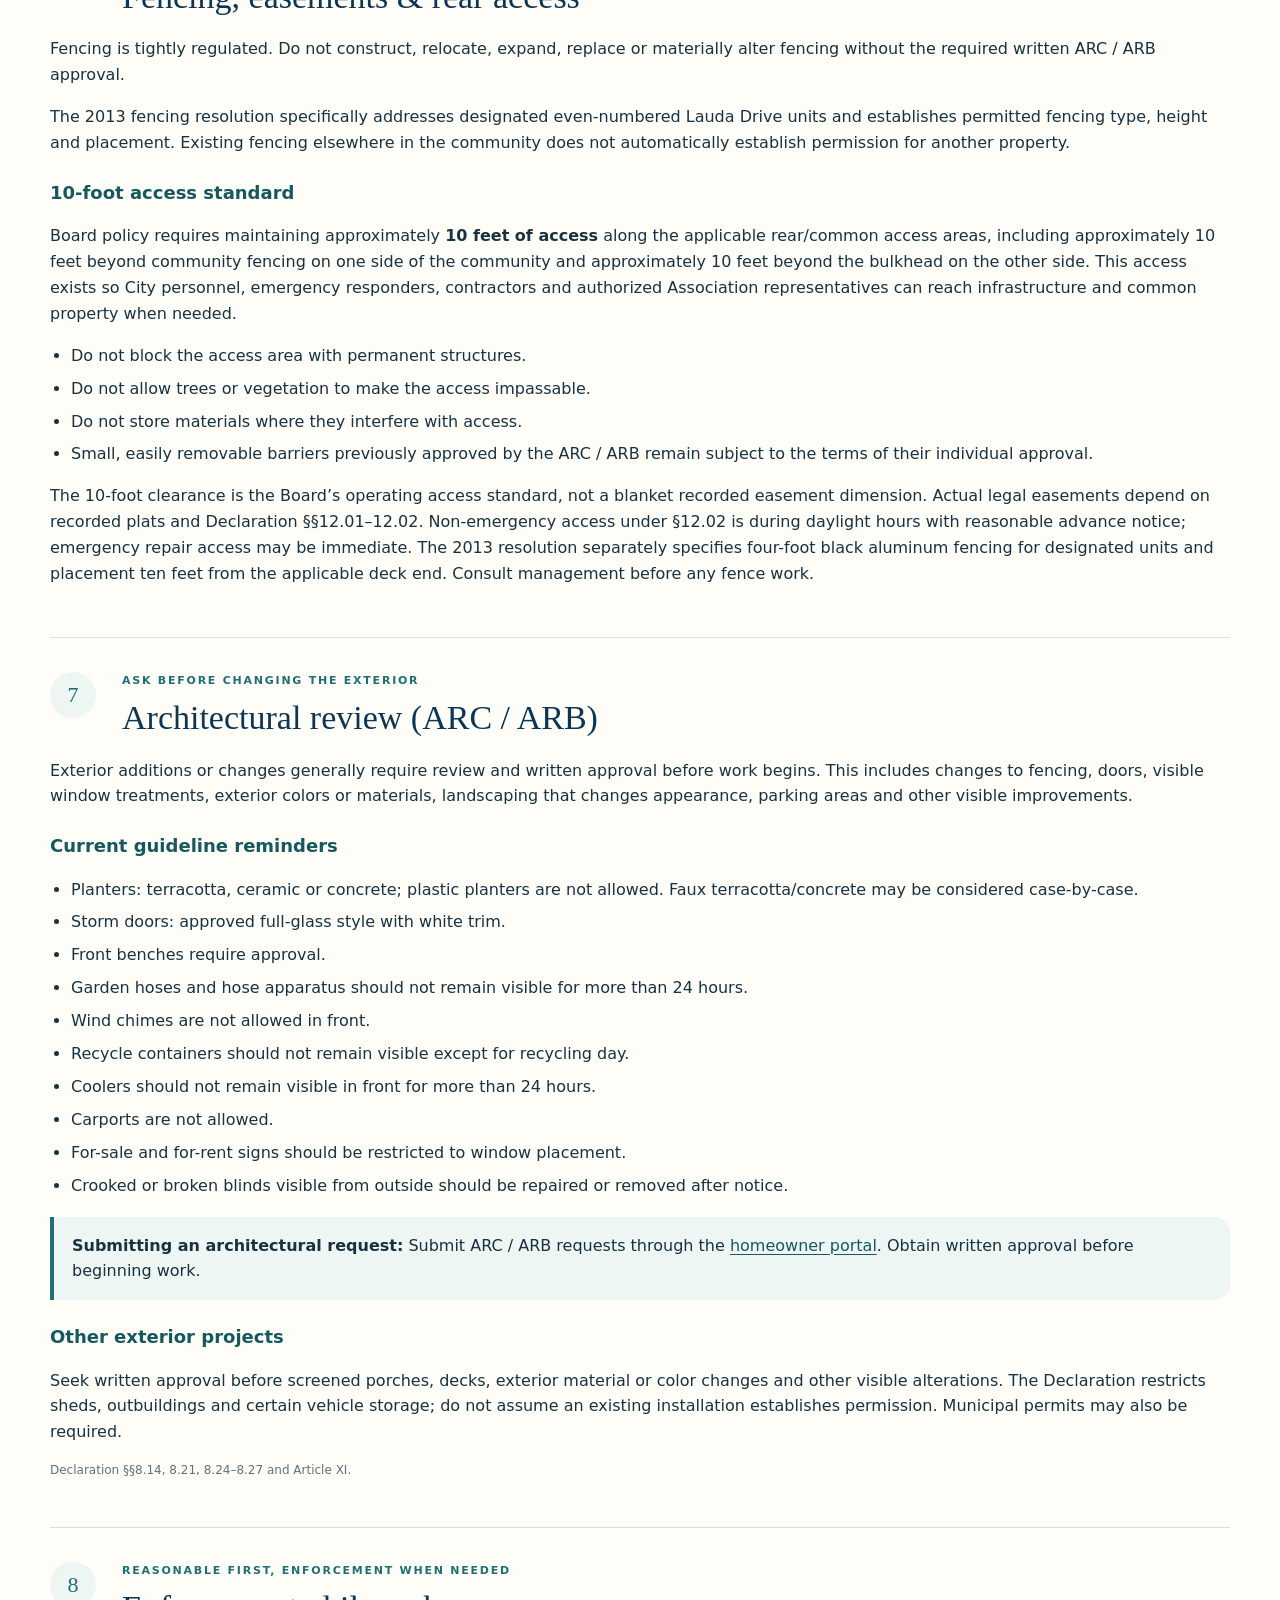
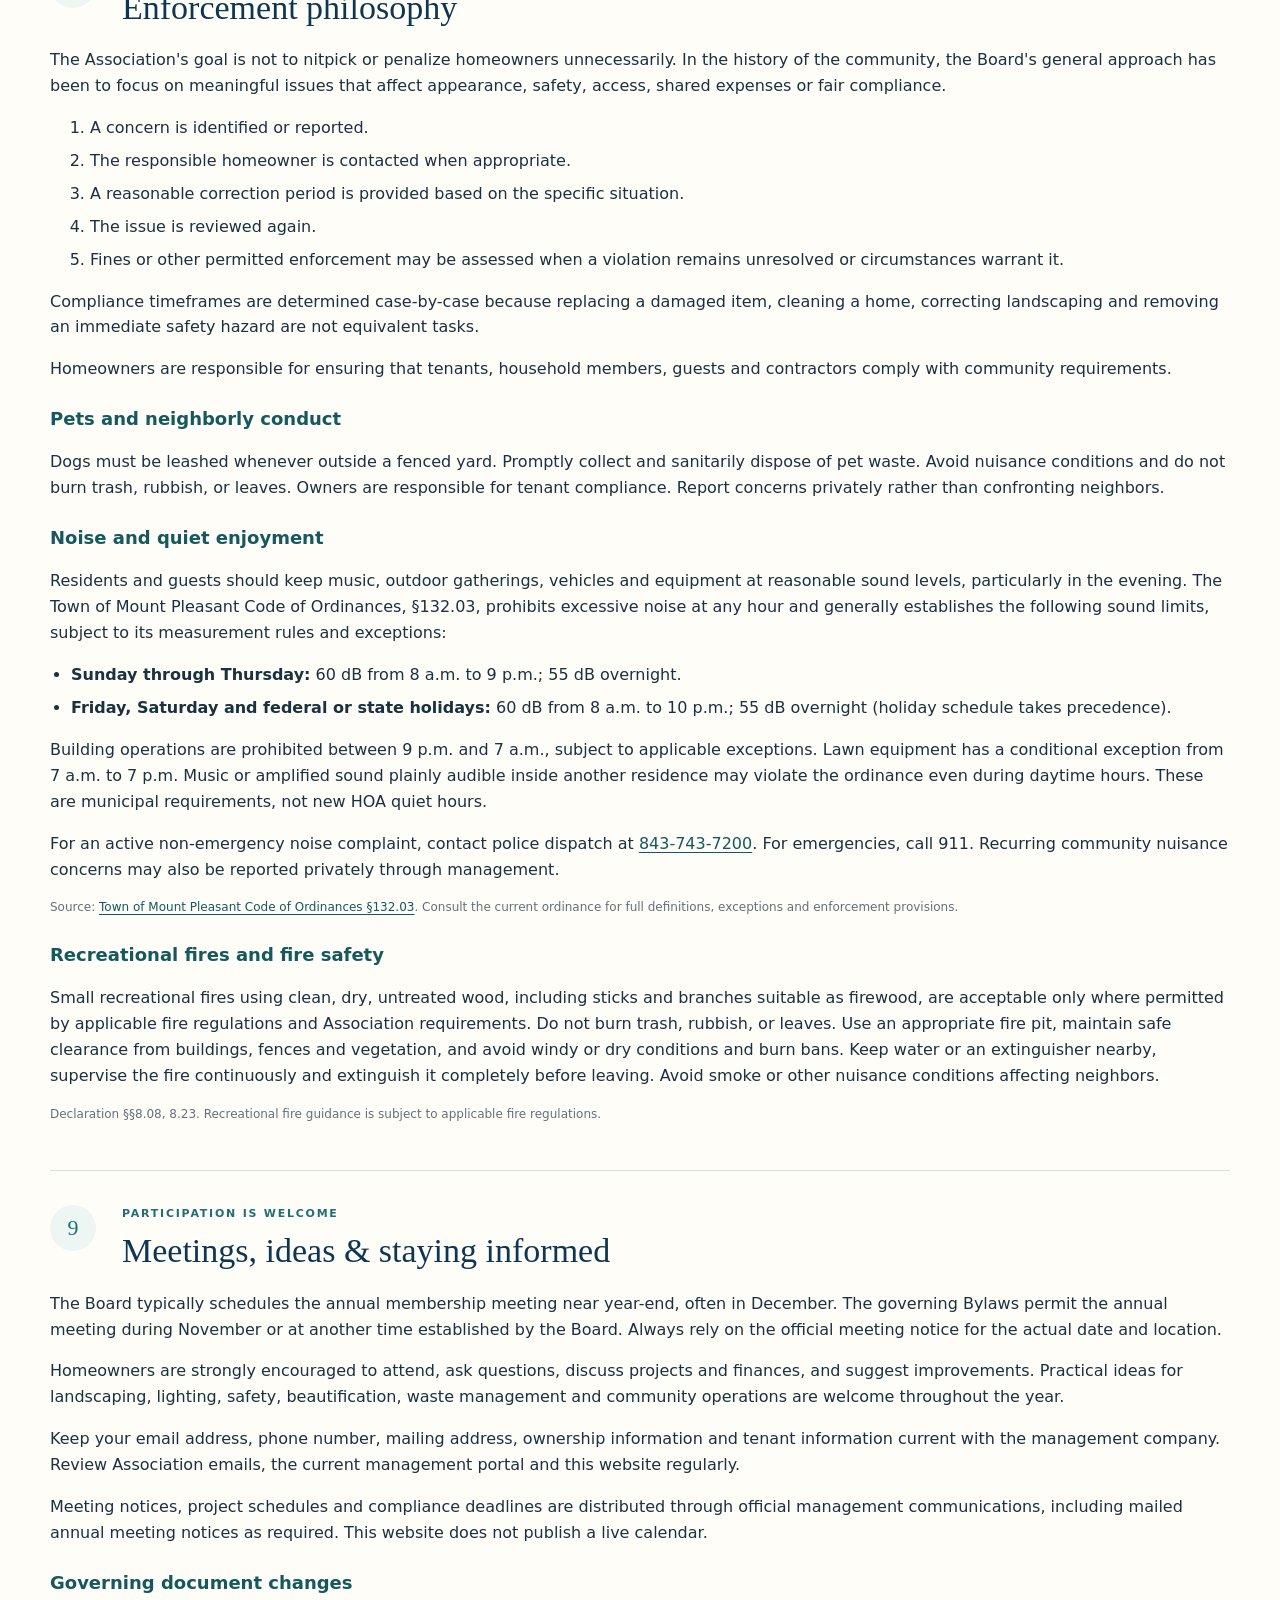
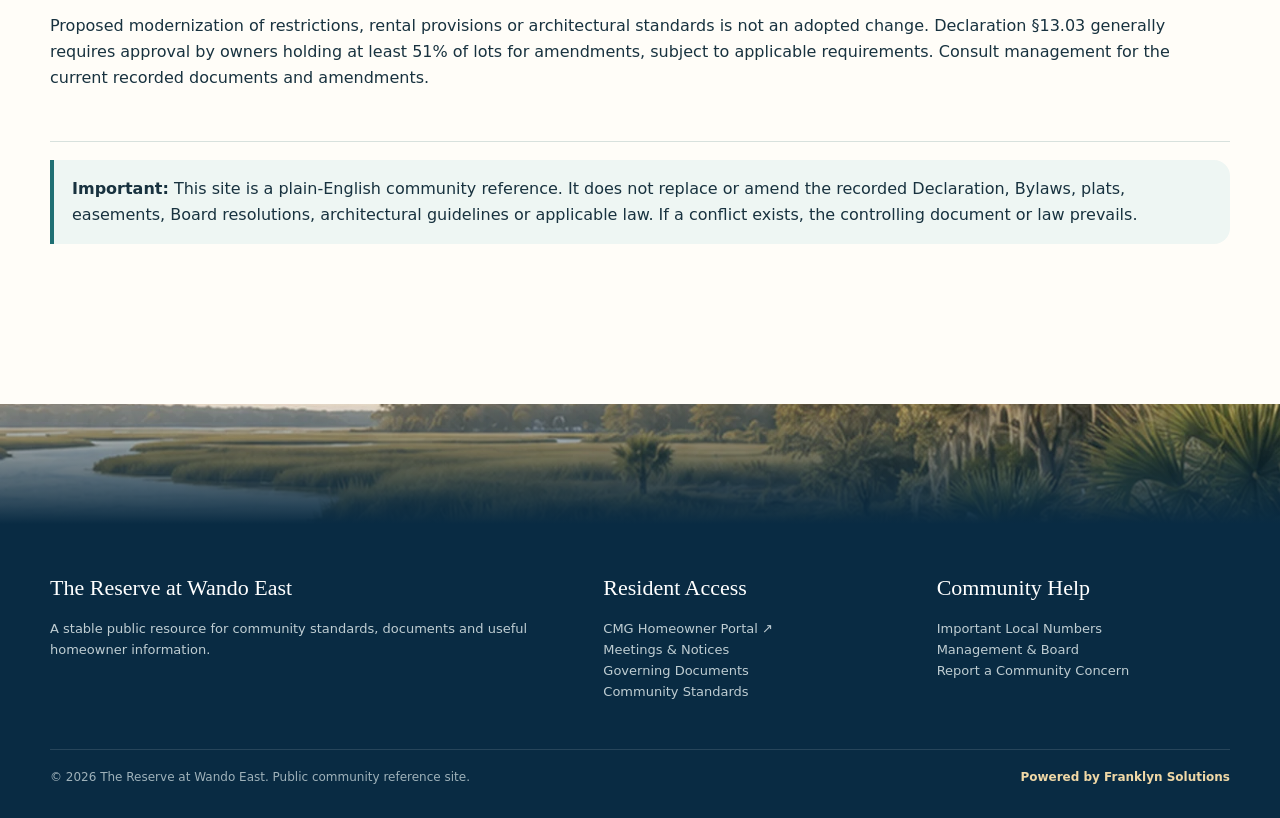
==== commit 588b4adc: "Add files via upload" ====
--- a/standards.html
+++ b/standards.html
@@ -49,8 +49,8 @@
 <p class="note">Declaration §§8.07, 8.25–8.27; Architectural Review Guidelines. Stump removal is a Board appearance standard, not an express deadline in the Declaration.</p></section>
 <section class="standard-section" id="waste">
 <div class="standard-heading"><div class="num">3</div><div><span class="eyebrow">Shared service, shared cost</span><h2>Dumpster, trash &amp; recycling</h2></div></div>
-<table class="rule-table">
-<thead><tr><th>Service</th><th>Current schedule / rule</th></tr></thead>
+<table class="rule-table waste-schedule">
+<thead><tr><th scope="col">Service</th><th scope="col">Current schedule / rule</th></tr></thead>
 <tbody>
 <tr><td>Dumpster pickup</td><td>Monday, Wednesday and Friday.</td></tr>
 <tr><td>Recycling</td><td>Typically every other Thursday. Confirm the active week using the posted entrance notice and Association communications.</td></tr>
@@ -111,7 +111,7 @@
 <ol><li>A concern is identified or reported.</li><li>The responsible homeowner is contacted when appropriate.</li><li>A reasonable correction period is provided based on the specific situation.</li><li>The issue is reviewed again.</li><li>Fines or other permitted enforcement may be assessed when a violation remains unresolved or circumstances warrant it.</li></ol>
 <p>Compliance timeframes are determined case-by-case because replacing a damaged item, cleaning a home, correcting landscaping and removing an immediate safety hazard are not equivalent tasks.</p>
 <p>Homeowners are responsible for ensuring that tenants, household members, guests and contractors comply with community requirements.</p>
-<h3>Pets and neighborly conduct</h3><p>Dogs must be leashed whenever outside a fenced yard. Promptly collect and sanitarily dispose of pet waste. Avoid nuisance conditions and do not burn trash, leaves or rubbish. Owners are responsible for tenant compliance. Report concerns privately rather than confronting neighbors.</p><h3>Noise and quiet enjoyment</h3><p>Residents and guests should keep music, outdoor gatherings, vehicles and equipment at reasonable sound levels, particularly in the evening. The Town of Mount Pleasant Code of Ordinances, §132.03, prohibits excessive noise at any hour and generally establishes the following sound limits, subject to its measurement rules and exceptions:</p><ul><li><strong>Sunday through Thursday:</strong> 60 dB from 8 a.m. to 9 p.m.; 55 dB overnight.</li><li><strong>Friday, Saturday and federal or state holidays:</strong> 60 dB from 8 a.m. to 10 p.m.; 55 dB overnight (holiday schedule takes precedence).</li></ul><p>Building operations are prohibited between 9 p.m. and 7 a.m., subject to applicable exceptions. Lawn equipment has a conditional exception from 7 a.m. to 7 p.m. Music or amplified sound plainly audible inside another residence may violate the ordinance even during daytime hours. These are municipal requirements, not new HOA quiet hours.</p><p>For an active non-emergency noise complaint, contact police dispatch at <a href="tel:+18437437200">843-743-7200</a>. For emergencies, call 911. Recurring community nuisance concerns may also be reported privately through management.</p><p class="note">Source: <a href="https://codelibrary.amlegal.com/codes/mtpleasantsc/latest/mpleasant_sc/0-0-0-116824" target="_blank" rel="noopener">Town of Mount Pleasant Code of Ordinances §132.03</a>. Consult the current ordinance for full definitions, exceptions and enforcement provisions.</p><h3>Recreational fires and fire safety</h3><p>Small recreational fires using clean, dry, untreated wood, including sticks and branches suitable as firewood, are acceptable only where permitted by applicable fire regulations and Association requirements. Never burn yard waste, treated wood or rubbish. Use an appropriate fire pit, maintain safe clearance from buildings, fences and vegetation, and avoid windy or dry conditions and burn bans. Keep water or an extinguisher nearby, supervise the fire continuously and extinguish it completely before leaving. Avoid smoke or other nuisance conditions affecting neighbors.</p><p class="note">Declaration §§8.08, 8.23. Recreational fire guidance is subject to applicable fire regulations.</p></section>
+<h3>Pets and neighborly conduct</h3><p>Dogs must be leashed whenever outside a fenced yard. Promptly collect and sanitarily dispose of pet waste. Avoid nuisance conditions and do not burn trash, rubbish, or leaves. Owners are responsible for tenant compliance. Report concerns privately rather than confronting neighbors.</p><h3>Noise and quiet enjoyment</h3><p>Residents and guests should keep music, outdoor gatherings, vehicles and equipment at reasonable sound levels, particularly in the evening. The Town of Mount Pleasant Code of Ordinances, §132.03, prohibits excessive noise at any hour and generally establishes the following sound limits, subject to its measurement rules and exceptions:</p><ul><li><strong>Sunday through Thursday:</strong> 60 dB from 8 a.m. to 9 p.m.; 55 dB overnight.</li><li><strong>Friday, Saturday and federal or state holidays:</strong> 60 dB from 8 a.m. to 10 p.m.; 55 dB overnight (holiday schedule takes precedence).</li></ul><p>Building operations are prohibited between 9 p.m. and 7 a.m., subject to applicable exceptions. Lawn equipment has a conditional exception from 7 a.m. to 7 p.m. Music or amplified sound plainly audible inside another residence may violate the ordinance even during daytime hours. These are municipal requirements, not new HOA quiet hours.</p><p>For an active non-emergency noise complaint, contact police dispatch at <a href="tel:+18437437200">843-743-7200</a>. For emergencies, call 911. Recurring community nuisance concerns may also be reported privately through management.</p><p class="note">Source: <a href="https://codelibrary.amlegal.com/codes/mtpleasantsc/latest/mpleasant_sc/0-0-0-116824" target="_blank" rel="noopener">Town of Mount Pleasant Code of Ordinances §132.03</a>. Consult the current ordinance for full definitions, exceptions and enforcement provisions.</p><h3>Recreational fires and fire safety</h3><p>Small recreational fires using clean, dry, untreated wood, including sticks and branches suitable as firewood, are acceptable only where permitted by applicable fire regulations and Association requirements. Do not burn trash, rubbish, or leaves. Use an appropriate fire pit, maintain safe clearance from buildings, fences and vegetation, and avoid windy or dry conditions and burn bans. Keep water or an extinguisher nearby, supervise the fire continuously and extinguish it completely before leaving. Avoid smoke or other nuisance conditions affecting neighbors.</p><p class="note">Declaration §§8.08, 8.23. Recreational fire guidance is subject to applicable fire regulations.</p></section>
 <section class="standard-section" id="meetings">
 <div class="standard-heading"><div class="num">9</div><div><span class="eyebrow">Participation is welcome</span><h2>Meetings, ideas &amp; staying informed</h2></div></div>
 <p>The Board typically schedules the annual membership meeting near year-end, often in December. The governing Bylaws permit the annual meeting during November or at another time established by the Board. Always rely on the official meeting notice for the actual date and location.</p>
--- a/assets/css/style.css
+++ b/assets/css/style.css
@@ -268,3 +268,11 @@
 
 /* Shared Lowcountry masthead */
 .page-hero{min-height:610px;display:flex;align-items:center;padding:100px 0;background:linear-gradient(90deg,rgba(9,43,67,.86) 0%,rgba(9,43,67,.68) 39%,rgba(9,43,67,.18) 72%,rgba(9,43,67,.05) 100%),url("../images/hero-lowcountry.webp") center 56%/cover no-repeat;color:white;border:0}.page-hero .kicker{color:#f3dfb2}.page-hero .kicker:before{background:#f3dfb2}.page-hero h1{color:white;font-size:clamp(52px,7vw,88px);line-height:.97;max-width:900px}.page-hero p{color:rgba(255,255,255,.94);font-size:19px;max-width:660px}.hero-inner{padding-right:20px}.quick-item .icon-chip{display:grid}.quick-item>span:last-child{display:block}.quick-item>span:last-child>span{display:block}.powered{color:#f0d8a6;text-decoration:none}a:focus-visible,button:focus-visible,summary:focus-visible{outline:3px solid #c89445;outline-offset:4px}.subnav .container{width:max-content;min-width:0;padding-inline:20px}.rule-table{overflow-wrap:anywhere}.standard-section{scroll-margin-top:150px}@media(max-width:700px){.page-hero{min-height:575px;background-position:63% 56%;padding:80px 0}.page-hero h1{font-size:53px;overflow-wrap:anywhere}.page-hero p{font-size:16px}.quick-item>span:last-child>span{display:none}.nav-links{max-height:calc(100vh - 72px);overflow:auto}}
+
+/* Keep waste schedule labels readable on narrow screens. */
+@media (max-width:700px){
+  .waste-schedule{table-layout:fixed;overflow-wrap:normal}
+  .waste-schedule th,.waste-schedule td{padding:12px 10px;word-break:normal;overflow-wrap:normal}
+  .waste-schedule th:first-child,.waste-schedule td:first-child{width:36%;hyphens:none}
+  .waste-schedule th:last-child,.waste-schedule td:last-child{overflow-wrap:break-word}
+}
